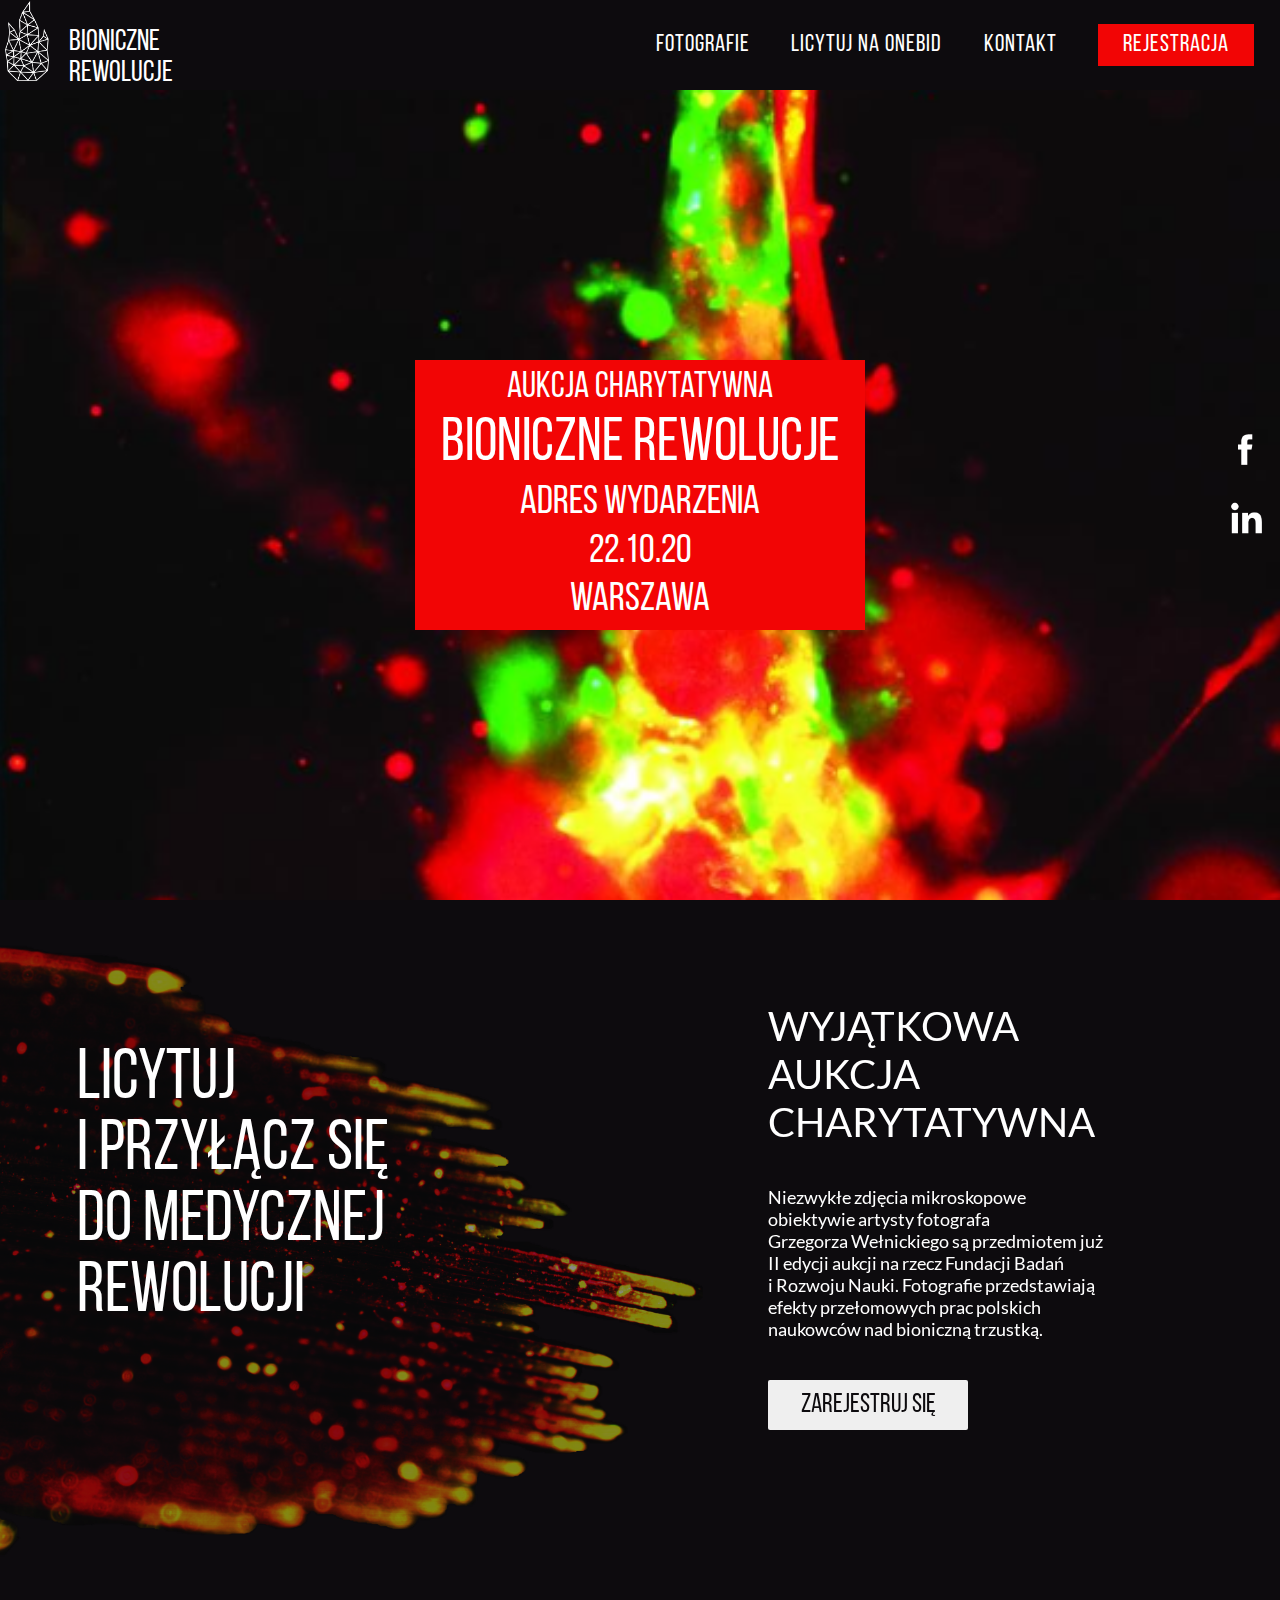
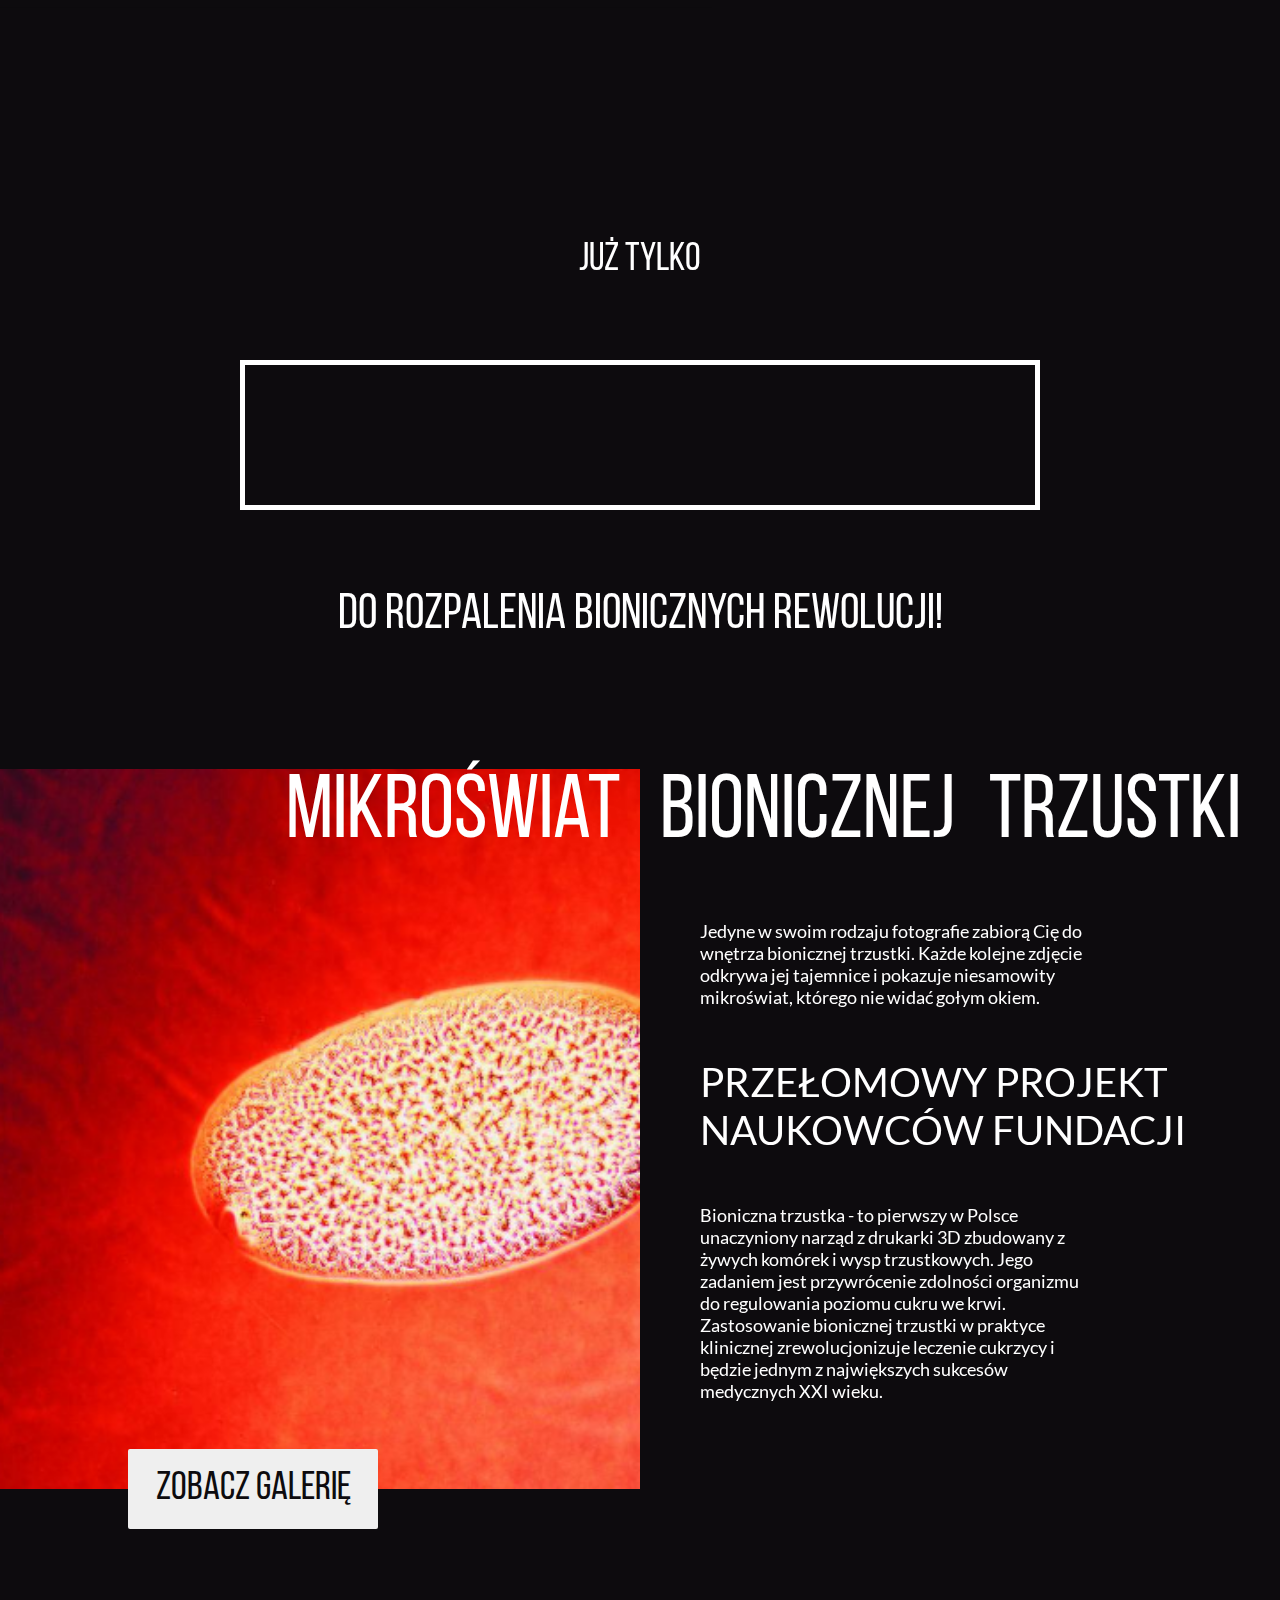
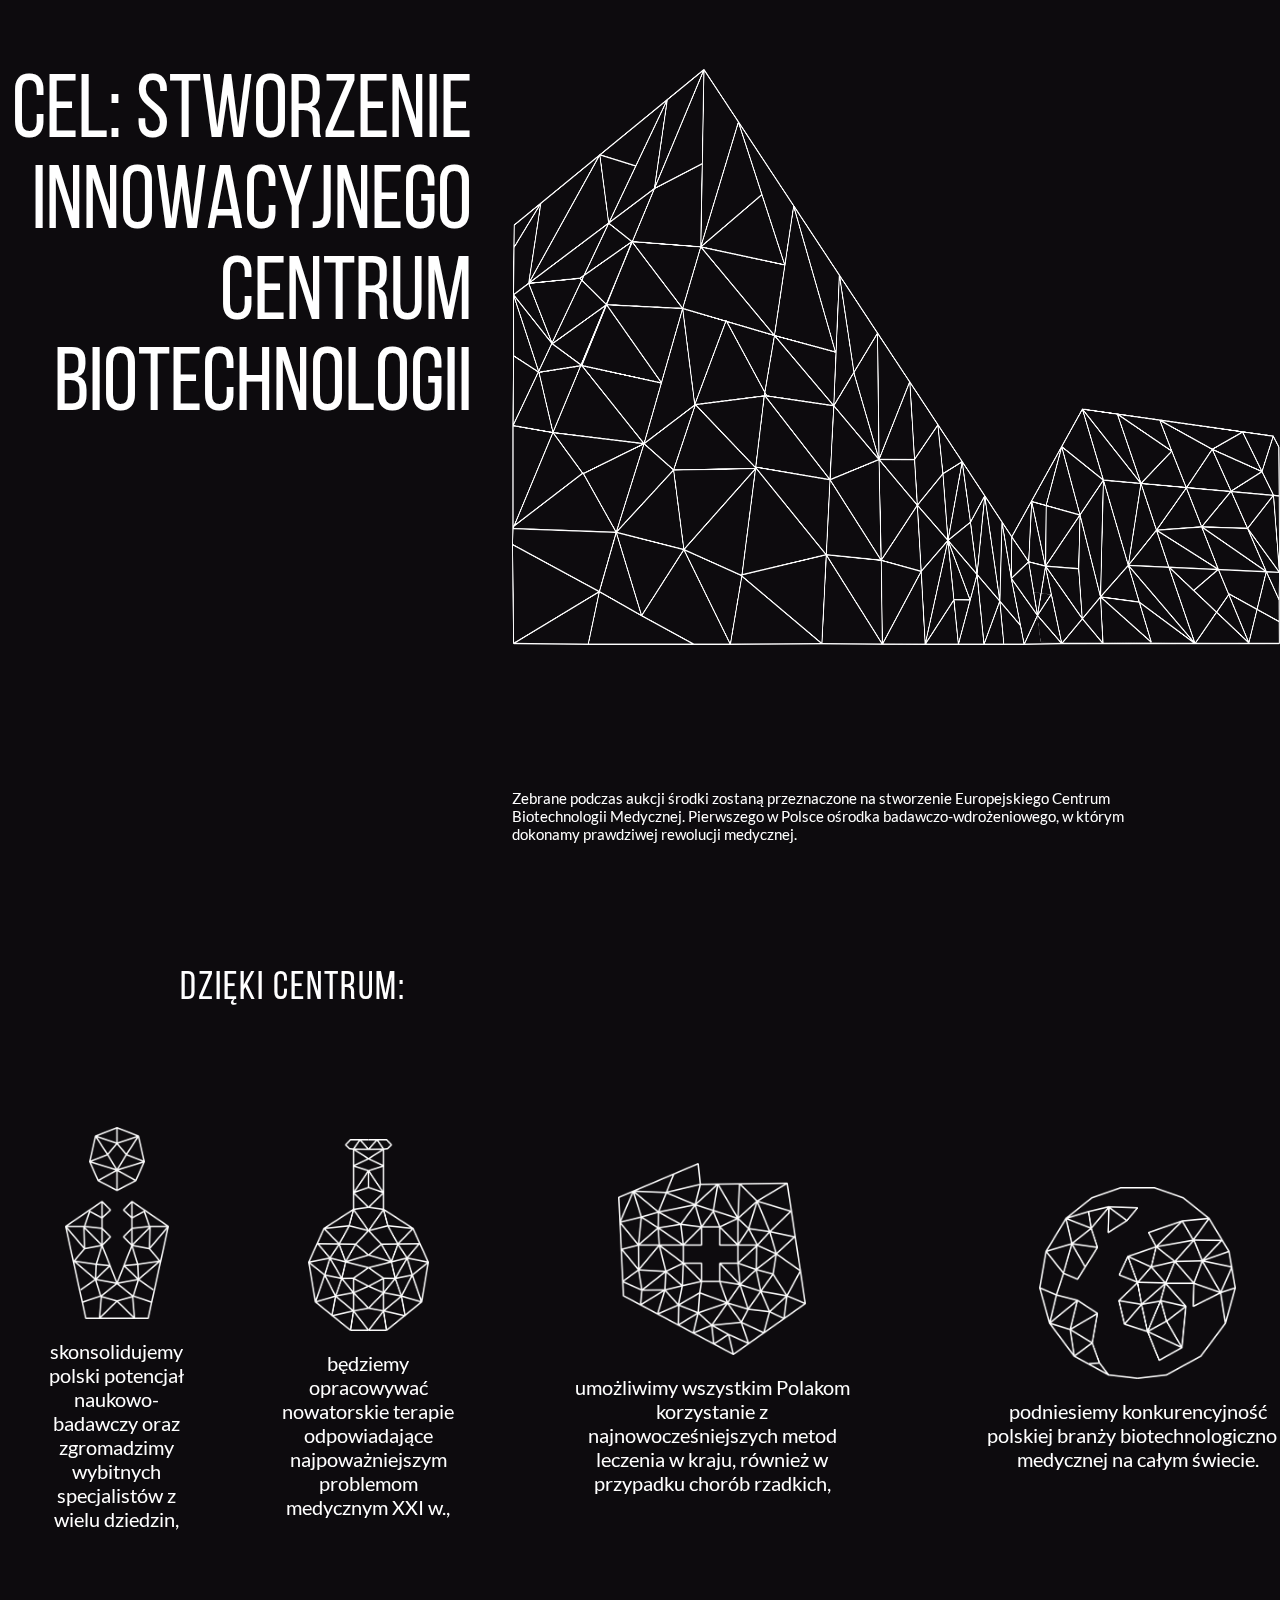
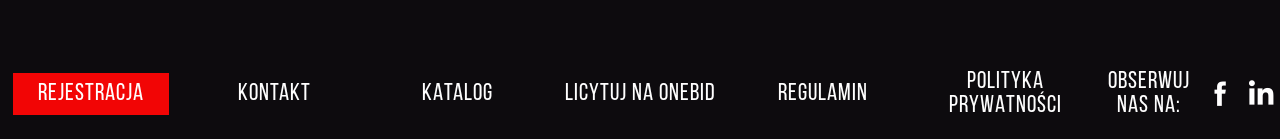
==== index.html @ 0a0b8e75 "Version 1.0 (with no RWD)" ====
<!DOCTYPE html>
<html lang="en">
<head>
    <meta charset="UTF-8">
    <meta name="viewport" content="width=device-width, initial-scale=1.0">
    <title>Bioniczne rewolucje</title>
    <script src="js/jquery-3.3.1.min.js"></script>
    <link rel="stylesheet" href="style.css">
</head>
<body>
    <nav>
        <div class="logo">
            <img src="/img/logo.png" alt="logo">
                    <h4>Bioniczne Rewolucje</h4>
        </div>
        <ul class="nav-links">
            <li>
                <a href="#">FOTOGRAFIE</a>
            </li>
            <li>
                <a href="#">LICYTUJ NA ONEBID</a>
            </li>
            <li>
                <a href="#">KONTAKT</a>
            </li>
            <li>
                <button><a href="#">REJESTRACJA</a></button>
            </li>
        </ul>
        <div class="burger">
            <div class="line1"></div>
            <div class="line2"></div>
            <div class="line3"></div>
        </div>
    </nav>
<!-- Document with smooth scrolling -->
    <div class="smooth-scroll-wrapper">
<!-- Section 1 -->
    <header>
        <div class="header-btn">
            <h2>Aukcja Charytatywna</h2>
            <h1>Bioniczne Rewolucje</h1>
            <span>Adres wydarzenia</span>
            <span>22.10.20</span>
            <h3>Warszawa</h3>
        </div>
            <div class="social">
                <a href="#"><img src="/img/Ikony komunikacji/facebook.png" alt="facebook"></a>
                <a href="#"><img src="/img/Ikony komunikacji/linkedin.png" alt="linkedin"></a>
            </div>
    </header>
<!-- Section 2 -->
    <section class="section-2">
        <main> 
            <h3>Licytuj</h3>
            <h3>i przyłącz się</h3>
            <h3>do medycznej</h3>
            <h3>rewolucji</h3>
        </main>

        <aside>
            <div class="h4">
                <h4>Wyjątkowa</h4>
                <h4>Aukcja</h4>
                <h4>Charytatywna</h4>
            </div>
            <div class="p">
                <p>Niezwykłe zdjęcia mikroskopowe</p>
                <p>obiektywie artysty fotografa</p>
                <p>Grzegorza Wełnickiego są przedmiotem już</p>
                <p>II edycji aukcji na rzecz Fundacji Badań</p>
                <p>i Rozwoju Nauki. Fotografie przedstawiają</p>
                <p>efekty przełomowych prac polskich</p>
                <p>naukowców nad bioniczną trzustką.</p>
            </div>
            <div class="btn">
                <button><a href="#">Zarejestruj się</a></button>
            </div>
        </aside>
    </section>

<!-- Section 3 -->
    <section class="section-3">
        <h5>JUŻ TYLKO</h5>
        <div class="counter" id="counter">
            <span class="days"></span>
            <span class="hours"></span>
            <span class="minutes"></span>
            <span class="seconds"></span>
        </div>
        <h5>DO ROZPALENIA BIONICZNYCH REWOLUCJI!</h5>
    </section>

<!-- Section 4 -->
    <section class="section-4">
        <!-- <h2>Mikroświat bionicznej trzustki</h2> -->
        <main>
            <div class="box">
                <h2>Mikroświat</h2>
                <button class="btn"><a href="#">ZOBACZ GALERIĘ</a></button>
            </div>
        </main>
        <aside>
            <h2>Bionicznej Trzustki</h2>
            <div class="box-2">
                <span>Jedyne w swoim rodzaju fotografie zabiorą Cię do wnętrza bionicznej trzustki. Każde kolejne zdjęcie odkrywa jej tajemnice i pokazuje niesamowity mikroświat, którego nie widać gołym okiem.</span>
                <h3>Przełomowy projekt</h3>
                <h3> naukowców Fundacji</h3>
                <span>Bioniczna trzustka - to pierwszy w Polsce unaczyniony narząd z drukarki 3D zbudowany z żywych komórek i wysp trzustkowych. Jego zadaniem jest przywrócenie zdolności organizmu do regulowania poziomu cukru we krwi. Zastosowanie bionicznej trzustki w praktyce klinicznej zrewolucjonizuje leczenie cukrzycy i będzie jednym z największych sukcesów medycznych XXI wieku.</span>
            </div>
        </aside>
    </section>
<!-- Section 5 -->
    <section class="section-5">
        <main>
            <h2>Cel: Stworzenie</h2>
            <h2>Innowacyjnego</h2>
            <h2>Centrum</h2>
            <h2>Biotechnologii</h2>
        </main>
        <aside>
        <div class="box-3">
            <img src="/img/Siatka na budynku.png" alt="" class="">
            <img src="/img/zdj_budynku.png" alt="" class="img">
        </div>
        <span>Zebrane podczas aukcji środki zostaną przeznaczone na stworzenie Europejskiego Centrum<br>
            Biotechnologii Medycznej. Pierwszego w Polsce ośrodka badawczo-wdrożeniowego, w którym<br>
            dokonamy prawdziwej rewolucji medycznej.</span>
        </aside>
    </section>
<!-- Section 6 -->
<section class="section-6">
    <h4>Dzięki centrum:</h4>
    <div class="box-4">
        <div class="inside-box-1">
            <img src="/img/Ikony z siatki/specjalista.png" alt="">
            <span>skonsolidujemy polski potencjał naukowo-badawczy oraz zgromadzimy wybitnych specjalistów z wielu dziedzin,</span>
        </div>
        <div class="inside-box-1">
            <img src="/img/Ikony z siatki/kolba.png" alt="">
            <span>będziemy opracowywać nowatorskie terapie odpowiadające najpoważniejszym problemom medycznym XXI w.,</span>
        </div>
        <div class="inside-box-1">
            <img src="/img/Ikony z siatki/polska.png" alt="">
            <span>umożliwimy wszystkim Polakom korzystanie z najnowocześniejszych metod leczenia w kraju, również w przypadku chorób rzadkich,</span>
        </div>
        <div class="inside-box-1">
            <img src="/img/Ikony z siatki/swiat.png" alt="">
            <span>podniesiemy konkurencyjność polskiej branży biotechnologiczno - medycznej na całym świecie.</span>
        </div>
    </div>
</section>
<footer>
    <ul class="nav-links">
        <li>
            <button><a href="#">REJESTRACJA</a></button>
        </li>
        <li>
            <a href="#">KONTAKT</a>
        </li>
        <li>
            <a href="#">KATALOG</a>
        </li>
        <li>
            <a href="#">LICYTUJ NA ONEBID</a>
        </li>
        <li>
            <a href="#">REGULAMIN</a>
        </li>
        <li>
            <a href="#">POLITYKA PRYWATNOŚCI</a>
        </li>
        <li>
            <a href="#">OBSERWUJ NAS NA:</a> <img src="/img/Ikony komunikacji/facebook.png" width="40px" alt=""> <img src="/img/Ikony komunikacji/linkedin.png" width="40px" alt="">
        </li>
    </ul>
</footer>
</div>
    
    <!-- Smooth scrolling JS effect -->
    <script src="/js/scroll_smooth.js"></script>

    <!-- Counter script -->
    <script src="/js/counter.js"></script>

    <!-- CountUp.js -->
    <script src="/js/countUp.min.js"></script>

    <!-- Grid image script -->
    <script src="/js/grid.js"></script>
</body>
</html>
---- style.css ----
:root{
    --primary: #0d0b0e;
    --seconadry: #f20505;
    --text: #ffffff;
}

*{
    margin: 0;
    padding: 0;
    box-sizing: border-box;
    font-family: 'Bebas-Neue';
    font-weight: normal;
    /* overflow-x: hidden; */
}
/* Font Lato */
@font-face{
    font-family: 'Lato';
    src: url(/fonts/Lato/Lato-Light.ttf);
    font-weight: lighter;
}
@font-face{
    font-family: 'Lato';
    src: url(/fonts/Lato/Lato-Regular.ttf);
    font-weight: normal;
}
@font-face{
    font-family: 'Lato';
    src: url(/fonts/Lato/Lato-Bold.ttf);

    font-weight: bold;
}
/* Font Bebas-Neue */
@font-face{
    font-family: 'Bebas-Neue';
    src: url(/fonts/Bebas_Neue/BebasNeue-Light.ttf);
    font-weight: lighter;
}
@font-face{
    font-family: 'Bebas-Neue';
    src: url(/fonts/Bebas_Neue/BebasNeue-Regular.ttf);
    font-weight: normal;
}
@font-face{
    font-family: 'Bebas-Neue';
    src: url(/fonts/Bebas_Neue/BebasNeue-Bold.ttf);
    font-weight: bold;
}
/* Homepage */
/* Nav */
nav{
    display: flex;
    position: fixed;
    top: 0;
    width: 100vw;
    z-index: 99;
    justify-content: space-around;
    align-items: center;
    height: 10vh;
    color: var(--text);
    background-color: var(--primary);
}
.nav-links{
    display: flex;
    justify-content: space-around;
    align-items: center;
    width: 50%;
}
.nav-links li{
    list-style: none;
}
.nav-links li a{
    font-family: 'Bebas-Neue';
    font-weight: normal;
    font-size: 24px;
    color: var(--text);
    text-decoration: none;
    letter-spacing: 1px;
}

nav .logo h4{
    font-family: 'Bebas-Neue';
    font-weight: normal;
    font-family: 40px;
}
.logo{
    display: flex;
    justify-content: space-evenly;
    align-items: flex-end;
    width: 200px;
    font-size: 30px;
    margin-right: 420px;

}
nav .logo img{
    display: block;
    height: 80px;
    margin-bottom: 8px;
    margin-right: 20px;
}
nav .nav-links li button{
    background-color: var(--seconadry);
    border: none;
    /* display: block; */
    padding: 9px 25px;
    cursor: pointer;
    transition: padding .1s ease ;
}
nav .nav-links li button:hover{
    background-color: #e94040;
    padding: 12px 28px;
    transition: .3s ease ;
}
/* Nav End */

/* Nav mobile */
.burger{
    display: none;
}
.burger div{
    width: 25px;
    height: 5px;
    background-color: #ffffff;
    margin: 5px;
}
@media screen and (max-width: 768px){
    body{
        display: none;
    }
}


/* Nav mobile end */

/* Header Section */
header{
    position: relative;
    min-height: 90vh;
    background-image: url(/img/Tymczasowe_zdjecia/glowne.png);
    background-repeat: no-repeat;
    background-size: cover;
    margin-top: 10vh;
}
.header-btn{
    display: flex;
    flex-direction: column;
    justify-content: space-between;
    position: absolute;
    height: 270px;
    width: 450px;
    background-color: var(--seconadry);
    top: 50%;
    left: 50%;
    margin-right: -50%;
    transform: translate(-50%, -50%);
    text-transform: capitalize;
    color: var(--text);
    text-align: center;
    font-weight: normal;
}
.header-btn h2{
    margin-top: 10px;
    font-size: 36px;
}
.header-btn h1{
    margin-top: -10px;
    font-size: 60px;
}
.header-btn span:first-of-type{
    margin-top: -10px;
    font-size: 40px;
}
.header-btn span:nth-of-type(2){
    font-size: 40px;
    margin-top: -10px;
}
.header-btn h3{
    font-size: 40px;
    margin-bottom: 10px;
    margin-top: -10px;
}
header .social{
    position: absolute;
    top: 50%;
    right: 0%;
    z-index: 2;
    transform: translate(0, -50%);
}
header .social img{
    display: block;
    height: 50px;
    width: 50px;
    margin-right: 10px;
}

header .social img:first-of-type{
    margin-bottom: 20px;
}

/* Section 2*/
.section-2{
    min-height: 100vh;
    background-color: var(--primary);
    display: flex;
}
.section-2 main{
    width: 60%;
    background-image: url(/img/Zdjecie_tunele_tlo.png);
    background-size: cover;

}
.section-2 main h3{
    position: relative;
    color: white;
    top: 20%;
    left: 60%;
    font-size: 100px;
    transform: translate(-50%, -50%);
}

/* Mobile for .section-2 main */
@media (max-width: 1440px){
    .section-2 main{
        background-position: right;
        background-size: cover;

    }
    .section-2 main h3{
        font-size: 70px;
        top: 20%;
    }
}

/* Section-2 aside */
.section-2 aside{
    width: 40%;

}
.section-2 aside .h4 h4{
    font-family: 'Lato';
    text-transform: uppercase;
    color: var(--text);
    font-size: 40px;
}
.section-2 aside .h4{
    margin-top: 20%;
    margin-bottom: 40px;
}
.section-2 aside .p p{
    font-family: 'Lato';
    color: white;
    font-size: 18px;
}
.section-2 aside .btn{
    margin-top: 40px;
}
.section-2 aside .btn button{
    width: 200px;
    height: 50px;
    border-radius: 2px;
    border: none;
}
.section-2 aside .btn button a{
    font-family: 'Bebas-Neue';
    text-decoration: none;
    color: var(--primary);
    font-size: 27px;
}
/* Section 3 */
.section-3{
    min-height: 60vh;
    background-color: var(--primary);
    display: flex;
    justify-content: flex-start;
    align-items: center;
    flex-direction: column;
}
.section-3 h5{
    color: white;
    text-align: center;
    font-size: 40px;
    margin-top: 40px;
    margin-bottom: 80px;
}
.section-3 h5:last-child{
    color: white;
    text-align: center;
    font-size: 50px;
    margin-top: 80px;
    margin-bottom: 0px;
    padding-bottom: 10%;
}
.section-3 .counter{
    width: 800px;
    height: 150px;
    border: 5px white solid;
}
#counter{
    display: flex;
    color: white;
    font-size: 50px;
    justify-content: center;
    align-items: center;
}

/* Section 4 */

.section-4{
    min-height: 100vh;
    display: flex;
    background-color: var(--primary);
    color: white;
}
/* .section-4 h2{
    position: absolute;
    display: block;
    color: white;
    left: 40%;
    margin-top: 40px;
    font-size: 70px;
    word-spacing: 10px;
} */
.section-4 main{
    width: 50%;
    height: 100vh;
}
.section-4 main .box{
    background-image: url(/img/Tymczasowe_zdjecia/mikroswiat.png);
    background-size: cover;
    height: 80vh;
    position: absolute;
    width: 50%;
}
.section-4 main h2{
    display: flex;
    position: relative;
    font-size: 90px;
    justify-content: right;
    align-items: flex-end;
    flex-flow: column;
    margin-right: 20px;
    text-transform: lowercase;
}
.section-4 main .btn {
    position: absolute;
    width: 250px;
    height: 80px;
    border-radius: 2px;
    border: none;
    bottom: 0%;
    left: 20%;
    margin-bottom: -40px;
}
.section-4 main .btn a{
    font-family: 'Bebas-Neue';
    text-decoration: none;
    color: var(--primary);
    font-size: 40px;
}

.section-4 aside h2{
    font-size: 90px;
    flex-wrap: wrap-reverse;
    justify-content: left;
    align-items: flex-start;
    flex-flow: column;
    margin-left: 20px;
    width: 100%;
    word-spacing: 20px;
    text-transform: lowercase;
}
.section-4 aside span {
    /* position: absolute; */
    top: 40%;
    left: 20%;
    width: 30vw;
    font-size: 18px;
    font-family: 'Lato';
    font-weight: normal;
    text-transform: none;
    margin-bottom: 10%;
}
.section-4 aside span:last-child{
    margin-top: 10%;
}
.section-4 aside h3{
    /* position: relative; */
    top: 40%;
    left: 20%;
    width: 500px;
    font-family: 'Lato';
    text-transform: uppercase;
    font-size: 40px;
}
.section-4 aside .box-2{
    display: flex;
    width: 500px;
    flex-direction: column;
    justify-content: flex-start;
    align-items: flex-start;
    margin-left: 10%;
    margin-top: 10%;
}
.section-5{
    min-height: 100vh;
    background-color: var(--primary);
    display: flex;
}
.section-5 main{
    width: 40%;
}
.section-5 main h2{
    color: white;
    font-size: 90px;
    text-align: right;
    margin-right: 40px;
}
.section-5 aside{
    width: 60%;
}
.section-5 aside .box-3{
    position: relative;
    height: 80%;
}
.section-5 aside .box-3 img{
    position: absolute;
    width: 100%;
    height: 80%;
}
.section-5 aside .box-3 img:first-of-type{
    z-index: 2;
}
.section-5 aside .box-3 .img{
    /* height: 100%; */
    opacity: 0;
    height: 80%;
}

.fade-in{
    /* animation: fadeIn 4s; */
    transition: opacity 3s ease;
    transition-delay: .5s;
    opacity: 1 !important;
}
.fade-out{
    transition: opacity 1s ease;
    /* transition-delay: .5s; */
    opacity: 0 !important;
}
@keyframes fadeIn{
    from{
        opacity: 0;
    }
    top{
        opacity: 1;
    }
}

/* @keyframes fadeOut{
    from{
        opacity: 1;
    }
    to{
        opacity: 0;
    } */


.section-5 aside span{
    position: relative;
    display: block;
    color: white;
    font-family: 'Lato';
    font-size: 15px;
    /* margin-top: 40px; */
}

/* Section 6 */
.section-6{
    min-height: 20vh;
    background-color: var(--primary);
    color: white;
}
.section-6 h4{
    font-size: 40px;
    margin-left: 20vh;
    letter-spacing: 2px;
}
.section-6 .box-4{
    display: flex;
    flex-direction: row;
    flex-basis: 100%;
    margin-top: 0px;
    flex-wrap: nowrap;
}
.section-6 .box-4 .inside-box-1{
    display: flex;
    flex-direction: column;
    justify-content: center;
    align-items: center;
    text-align: center;
    /* flex-shrink: 1; */
}
.section-6 .box-4 .inside-box-1 span{
    font-family: 'Lato';
    font-size: 20px;
    width: 70%;
}
.section-6 .box-4 img{
    height: 30%;
    margin-bottom: 20px;
}
/* Footer */
footer{
    min-height: 10vh;
    background: var(--primary);
    display: flex;
    justify-content: space-around;
    align-items: space-evenly;
}
footer .nav-links{
    display: flex;
    justify-content: flex-start;
    align-items: center;
    width: 100vw;
}
footer .nav-links li{
    width: 100%;
    text-align: center;
    flex-grow: 1;
}
footer .nav-links li:last-of-type{
    display: flex;
    flex-basis: 1;
    text-align: center;
    justify-content: center;
    align-items: center;
}
footer .nav-links li button{
    background-color: var(--seconadry);
    border: none;
    /* display: block; */
    padding: 9px 25px;
    cursor: pointer;
    transition: padding .1s ease ;
}
nav .nav-links li button:hover{
    background-color: #e94040;
    padding: 12px 28px;
    transition: .3s ease ;
}
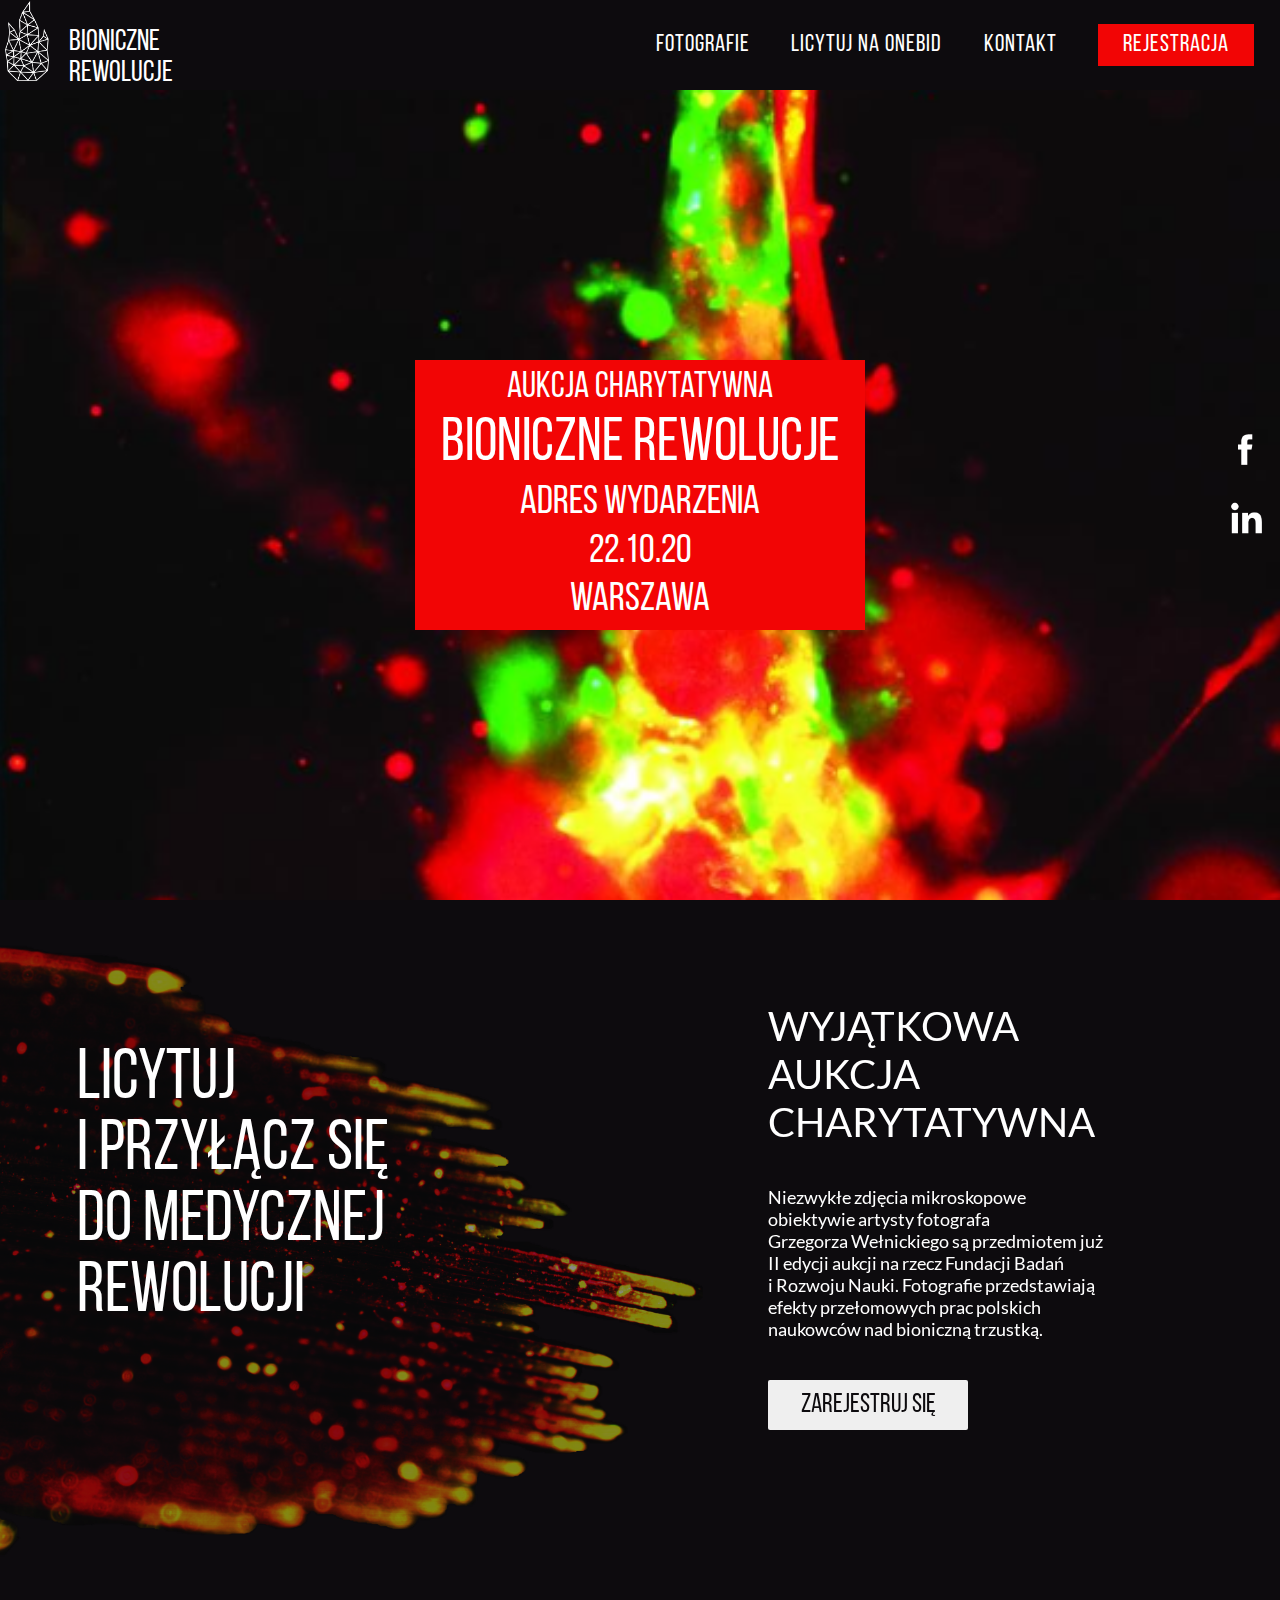
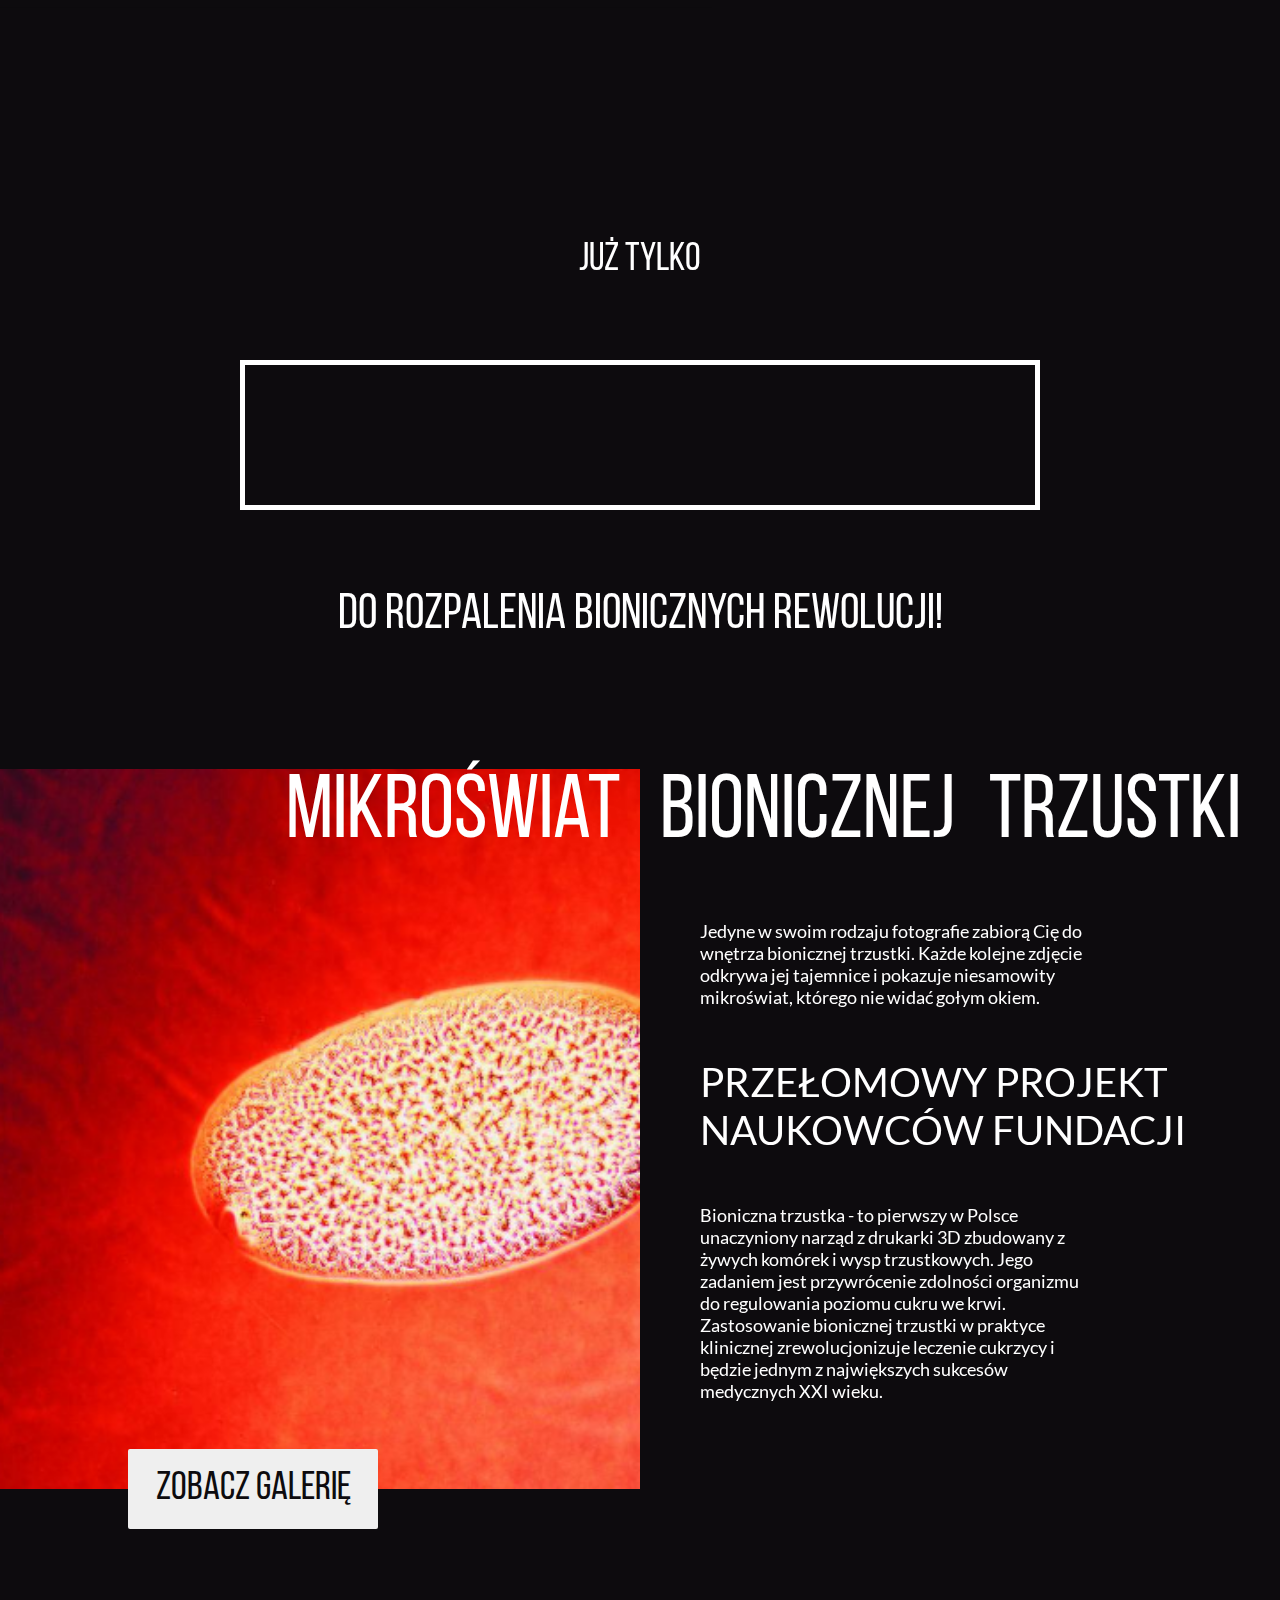
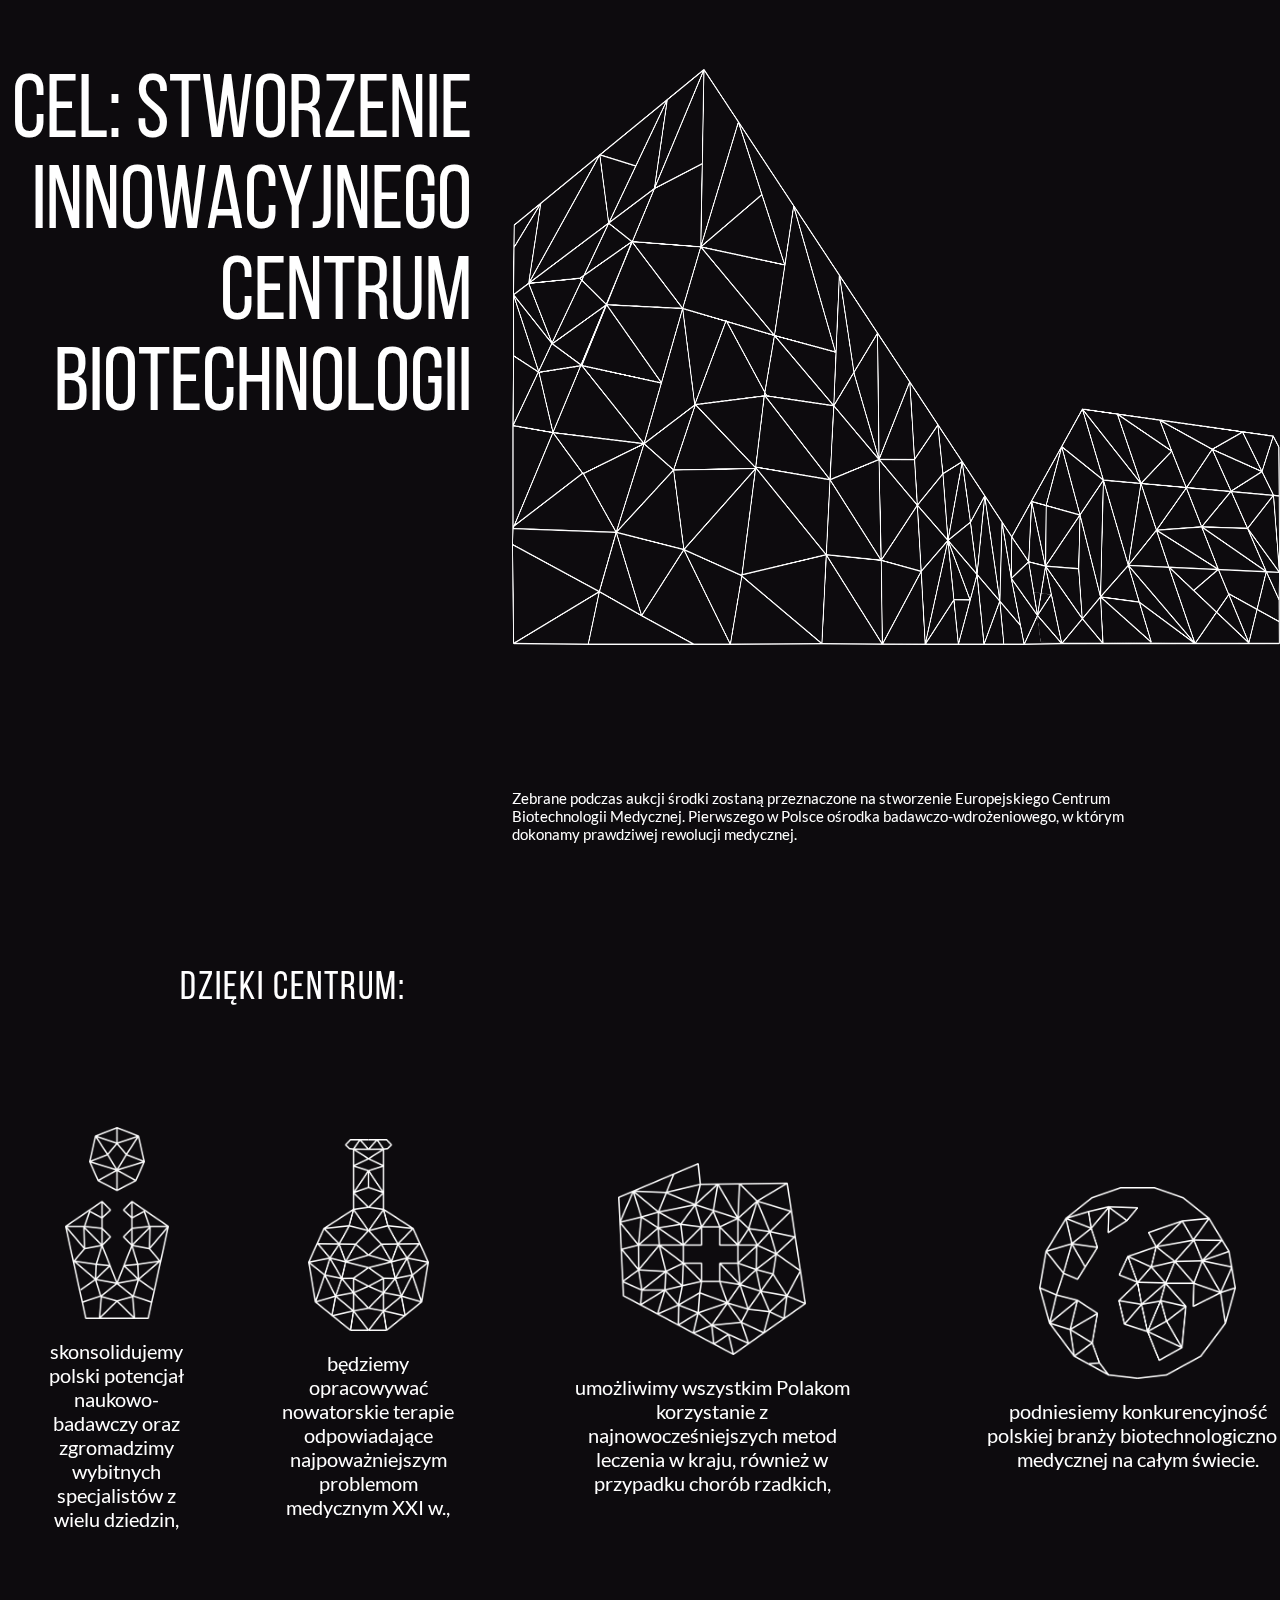
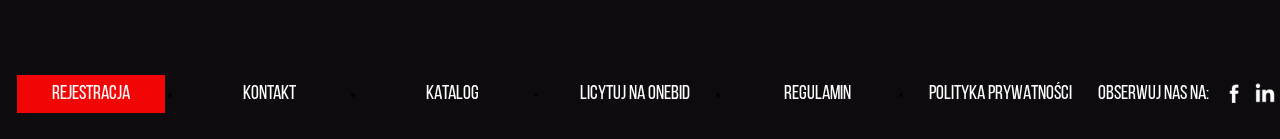
==== commit a8af0871: "home page ready" ====
--- a/index.html
+++ b/index.html
@@ -10,7 +10,7 @@
 <body>
     <nav>
         <div class="logo">
-            <img src="/img/logo.png" alt="logo">
+            <img src="img/logo.png" alt="logo">
                     <h4>Bioniczne Rewolucje</h4>
         </div>
         <ul class="nav-links">
@@ -21,7 +21,7 @@
                 <a href="#">LICYTUJ NA ONEBID</a>
             </li>
             <li>
-                <a href="#">KONTAKT</a>
+                <a href="pages/kontakt.html">KONTAKT</a>
             </li>
             <li>
                 <button><a href="#">REJESTRACJA</a></button>
@@ -45,8 +45,8 @@
             <h3>Warszawa</h3>
         </div>
             <div class="social">
-                <a href="#"><img src="/img/Ikony komunikacji/facebook.png" alt="facebook"></a>
-                <a href="#"><img src="/img/Ikony komunikacji/linkedin.png" alt="linkedin"></a>
+                <a href="#"><img src="img/Ikony komunikacji/facebook.png" alt="facebook"></a>
+                <a href="#"><img src="img/Ikony komunikacji/linkedin.png" alt="linkedin"></a>
             </div>
     </header>
 <!-- Section 2 -->
@@ -120,8 +120,8 @@
         </main>
         <aside>
         <div class="box-3">
-            <img src="/img/Siatka na budynku.png" alt="" class="">
-            <img src="/img/zdj_budynku.png" alt="" class="img">
+            <img src="img/Siatka na budynku.png" alt="" class="">
+            <img src="img/zdj_budynku.png" alt="" class="img">
         </div>
         <span>Zebrane podczas aukcji środki zostaną przeznaczone na stworzenie Europejskiego Centrum<br>
             Biotechnologii Medycznej. Pierwszego w Polsce ośrodka badawczo-wdrożeniowego, w którym<br>
@@ -133,25 +133,25 @@
     <h4>Dzięki centrum:</h4>
     <div class="box-4">
         <div class="inside-box-1">
-            <img src="/img/Ikony z siatki/specjalista.png" alt="">
+            <img src="img/Ikony z siatki/specjalista.png" alt="">
             <span>skonsolidujemy polski potencjał naukowo-badawczy oraz zgromadzimy wybitnych specjalistów z wielu dziedzin,</span>
         </div>
         <div class="inside-box-1">
-            <img src="/img/Ikony z siatki/kolba.png" alt="">
+            <img src="img/Ikony z siatki/kolba.png" alt="">
             <span>będziemy opracowywać nowatorskie terapie odpowiadające najpoważniejszym problemom medycznym XXI w.,</span>
         </div>
         <div class="inside-box-1">
-            <img src="/img/Ikony z siatki/polska.png" alt="">
+            <img src="img/Ikony z siatki/polska.png" alt="">
             <span>umożliwimy wszystkim Polakom korzystanie z najnowocześniejszych metod leczenia w kraju, również w przypadku chorób rzadkich,</span>
         </div>
         <div class="inside-box-1">
-            <img src="/img/Ikony z siatki/swiat.png" alt="">
+            <img src="img/Ikony z siatki/swiat.png" alt="">
             <span>podniesiemy konkurencyjność polskiej branży biotechnologiczno - medycznej na całym świecie.</span>
         </div>
     </div>
 </section>
 <footer>
-    <ul class="nav-links">
+    <ul class="footer-links">
         <li>
             <button><a href="#">REJESTRACJA</a></button>
         </li>
@@ -171,22 +171,26 @@
             <a href="#">POLITYKA PRYWATNOŚCI</a>
         </li>
         <li>
-            <a href="#">OBSERWUJ NAS NA:</a> <img src="/img/Ikony komunikacji/facebook.png" width="40px" alt=""> <img src="/img/Ikony komunikacji/linkedin.png" width="40px" alt="">
+            <a href="#">OBSERWUJ NAS NA:</a> <img src="img/Ikony komunikacji/facebook.png" width="30px" alt=""> <img src="img/Ikony komunikacji/linkedin.png" width="30px" alt="">
         </li>
     </ul>
 </footer>
 </div>
-    
+<div class="xd">
+
+</div>
     <!-- Smooth scrolling JS effect -->
-    <script src="/js/scroll_smooth.js"></script>
+    <script src="js/scroll_smooth.js"></script>
 
     <!-- Counter script -->
-    <script src="/js/counter.js"></script>
+    <script src="js/counter.js"></script>
 
     <!-- CountUp.js -->
-    <script src="/js/countUp.min.js"></script>
+    <script src="js/countUp.min.js"></script>
 
     <!-- Grid image script -->
-    <script src="/js/grid.js"></script>
+    <script src="js/grid.js"></script>
+
+
 </body>
 </html>--- a/style.css
+++ b/style.css
@@ -10,40 +10,53 @@
     box-sizing: border-box;
     font-family: 'Bebas-Neue';
     font-weight: normal;
-    /* overflow-x: hidden; */
+}
+
+::-webkit-scrollbar{
+    width: 7px;
+    background-color: var(--primary);
+}
+::-webkit-scrollbar-thumb{
+    background: linear-gradient(transparent, var(--seconadry));
+    border-radius: 6px ;
 }
 /* Font Lato */
 @font-face{
     font-family: 'Lato';
-    src: url(/fonts/Lato/Lato-Light.ttf);
+    src: url(fonts/Lato/Lato-Light.ttf);
     font-weight: lighter;
 }
 @font-face{
     font-family: 'Lato';
-    src: url(/fonts/Lato/Lato-Regular.ttf);
+    src: url(fonts/Lato/Lato-Regular.ttf);
     font-weight: normal;
 }
 @font-face{
     font-family: 'Lato';
-    src: url(/fonts/Lato/Lato-Bold.ttf);
+    src: url(fonts/Lato/Lato-Bold.ttf);
 
     font-weight: bold;
 }
 /* Font Bebas-Neue */
 @font-face{
     font-family: 'Bebas-Neue';
-    src: url(/fonts/Bebas_Neue/BebasNeue-Light.ttf);
+    src: url(fonts/Bebas_Neue/BebasNeue-Light.ttf);
     font-weight: lighter;
 }
 @font-face{
     font-family: 'Bebas-Neue';
-    src: url(/fonts/Bebas_Neue/BebasNeue-Regular.ttf);
+    src: url(fonts/Bebas_Neue/BebasNeue-Regular.ttf);
     font-weight: normal;
 }
 @font-face{
     font-family: 'Bebas-Neue';
-    src: url(/fonts/Bebas_Neue/BebasNeue-Bold.ttf);
+    src: url(fonts/Bebas_Neue/BebasNeue-Bold.ttf);
     font-weight: bold;
+}
+/* Smooth scroll */
+.smooth-scroll-wrapper{
+    background-color: var(--primary);
+    transition: 0.1s;
 }
 /* Homepage */
 /* Nav */
@@ -122,12 +135,66 @@
     background-color: #ffffff;
     margin: 5px;
 }
+@media screen and (max-width: 1024px){
+    body{
+        /* overflow-x: hidden; */
+    }
+    nav{
+        display: flex;
+        justify-content: space-around;
+        align-items: center;
+        min-height: 12vh;
+        width: 1024px;
+        padding-top: 10px;
+        padding-bottom: 10px;
+    }
+    .logo{
+        display: flex;
+        justify-content: flex-start;
+        align-items: center;
+        width: 400px;
+        margin-right: 0;
+        margin-left: 20px;
+    }
+    .nav-links{
+        display: flex;
+        justify-content: space;
+        align-items: center;
+        width: 100%;
+        margin-right: 24%;
+    }
+}
 @media screen and (max-width: 768px){
     body{
-        display: none;
-    }
-}
-
+        overflow-x: hidden;
+    }
+    nav{
+        padding-top: 40px;
+        padding-bottom: 40px;
+    }
+    .nav-links{
+        position: absolute;
+        right: 0px;
+        height: 90vh;
+        top: 10vh;
+        background-color: var(--seconadry);
+        display: flex;
+        flex-direction: column;
+        align-items: center;
+        width: 50%;
+        transform: translateX(100%);
+        transition: transform 0.5s ease-in;
+    }
+    .nav-links li{
+        opacity: 0;
+    }
+    .burger{
+        display: block;
+    }
+}
+.nav-active{
+    transform: translate(0%);
+}
 
 /* Nav mobile end */
 
@@ -135,10 +202,11 @@
 header{
     position: relative;
     min-height: 90vh;
-    background-image: url(/img/Tymczasowe_zdjecia/glowne.png);
+    background-image: url(img/Tymczasowe_zdjecia/glowne.png);
     background-repeat: no-repeat;
     background-size: cover;
     margin-top: 10vh;
+    background-color: var(--primary);
 }
 .header-btn{
     display: flex;
@@ -201,10 +269,11 @@
     min-height: 100vh;
     background-color: var(--primary);
     display: flex;
+    background-color: var(--primary);
 }
 .section-2 main{
     width: 60%;
-    background-image: url(/img/Zdjecie_tunele_tlo.png);
+    background-image: url(img/Zdjecie_tunele_tlo.png);
     background-size: cover;
 
 }
@@ -273,6 +342,7 @@
     justify-content: flex-start;
     align-items: center;
     flex-direction: column;
+
 }
 .section-3 h5{
     color: white;
@@ -324,7 +394,7 @@
     height: 100vh;
 }
 .section-4 main .box{
-    background-image: url(/img/Tymczasowe_zdjecia/mikroswiat.png);
+    background-image: url(img/Tymczasowe_zdjecia/mikroswiat.png);
     background-size: cover;
     height: 80vh;
     position: absolute;
@@ -511,30 +581,39 @@
 /* Footer */
 footer{
     min-height: 10vh;
-    background: var(--primary);
+    background-color: var(--primary);
     display: flex;
     justify-content: space-around;
     align-items: space-evenly;
 }
-footer .nav-links{
+footer .footer-links{
     display: flex;
     justify-content: flex-start;
     align-items: center;
     width: 100vw;
 }
-footer .nav-links li{
+footer .footer-links li{
     width: 100%;
     text-align: center;
     flex-grow: 1;
 }
-footer .nav-links li:last-of-type{
+footer .footer-links li a{
+    font-size: 20px;
+    color: white;
+    text-decoration: none;
+}
+footer .footer-links li a:last-of-type{
+    margin-right: 10px;
+}
+footer .footer-links li:last-of-type{
     display: flex;
     flex-basis: 1;
     text-align: center;
     justify-content: center;
     align-items: center;
-}
-footer .nav-links li button{
+    flex-wrap: nowrap;
+}
+footer .footer-links li button{
     background-color: var(--seconadry);
     border: none;
     /* display: block; */
@@ -542,8 +621,13 @@
     cursor: pointer;
     transition: padding .1s ease ;
 }
-nav .nav-links li button:hover{
+nav .footer-links li button:hover{
     background-color: #e94040;
     padding: 12px 28px;
     transition: .3s ease ;
 }
+footer .footer-links li button a{
+    margin-left: 10px;
+    text-decoration: none;
+    color: white;
+}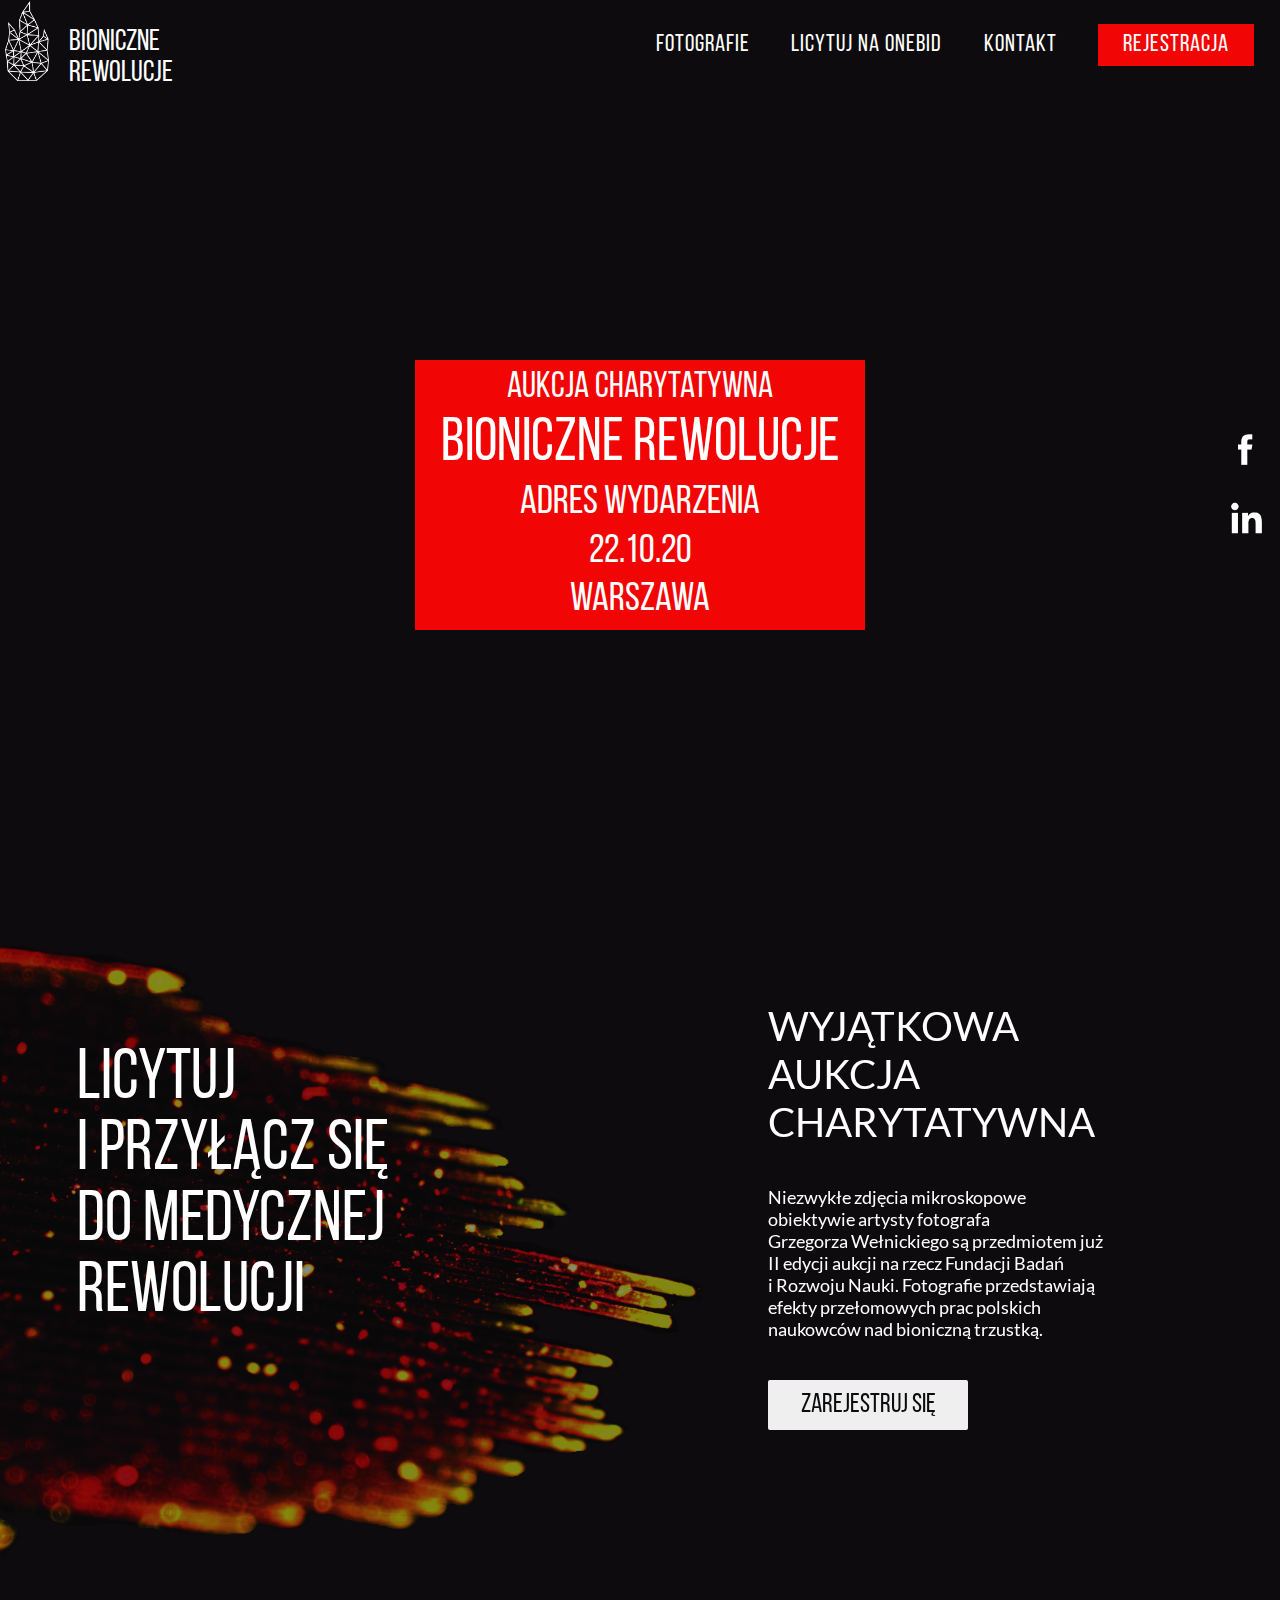
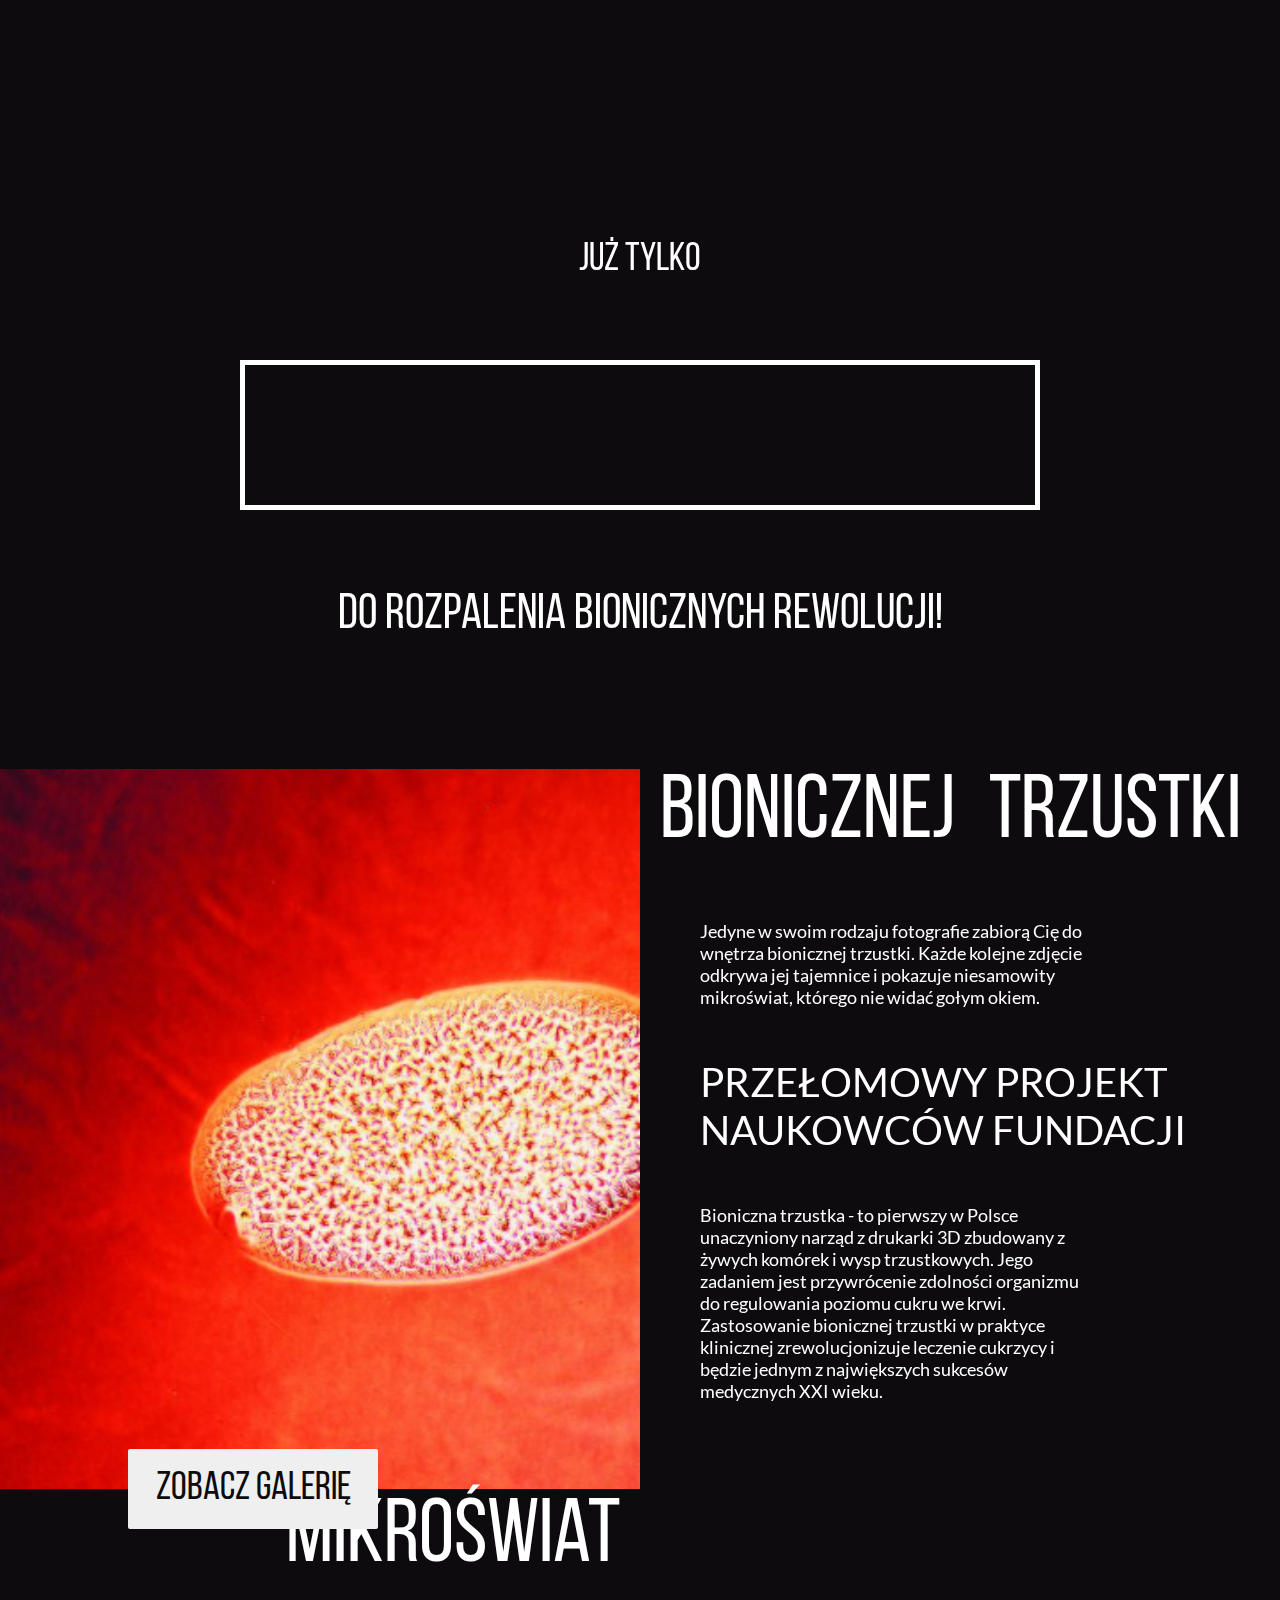
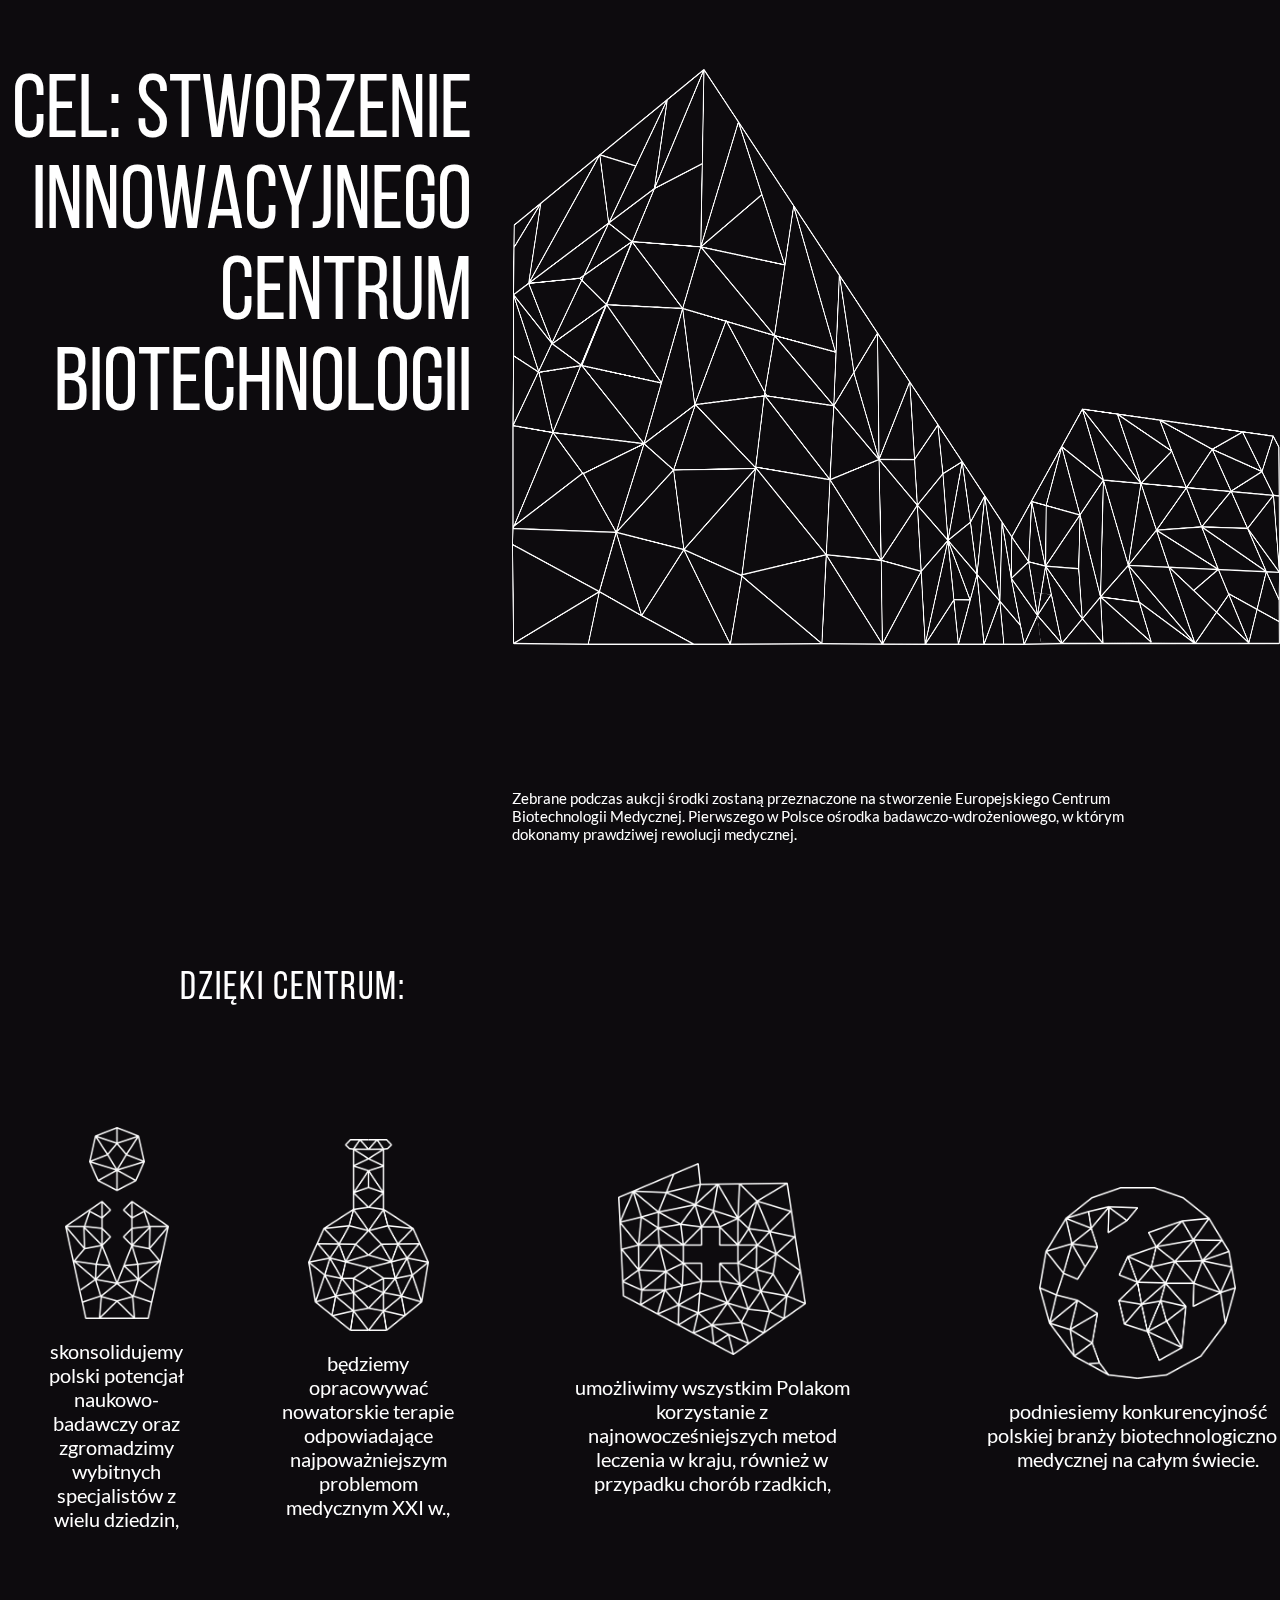
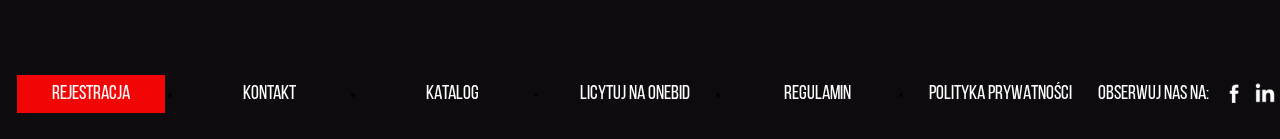
==== commit 07599036: "add video background" ====
--- a/index.html
+++ b/index.html
@@ -11,11 +11,11 @@
     <nav>
         <div class="logo">
             <img src="img/logo.png" alt="logo">
-                    <h4>Bioniczne Rewolucje</h4>
+            <h4>Bioniczne Rewolucje</h4>
         </div>
         <ul class="nav-links">
             <li>
-                <a href="#">FOTOGRAFIE</a>
+                <a href="pages/galeria.html">FOTOGRAFIE</a>
             </li>
             <li>
                 <a href="#">LICYTUJ NA ONEBID</a>
@@ -37,6 +37,9 @@
     <div class="smooth-scroll-wrapper">
 <!-- Section 1 -->
     <header>
+        <video autoplay loop class="video-background" muted plays-inline>
+        <source src="/img/Filmy/Glowne.mp4" type="video/mp4">
+        </video>
         <div class="header-btn">
             <h2>Aukcja Charytatywna</h2>
             <h1>Bioniczne Rewolucje</h1>
@@ -96,8 +99,11 @@
         <!-- <h2>Mikroświat bionicznej trzustki</h2> -->
         <main>
             <div class="box">
+                <video autoplay loop class="video-background2" muted plays-inline>
+                    <source src="/img/Filmy/Mikroswiat.mov" type="video/mp4">
+                    </video>
                 <h2>Mikroświat</h2>
-                <button class="btn"><a href="#">ZOBACZ GALERIĘ</a></button>
+                <button class="btn"><a href="pages/galeria.html">ZOBACZ GALERIĘ</a></button>
             </div>
         </main>
         <aside>
@@ -156,19 +162,19 @@
             <button><a href="#">REJESTRACJA</a></button>
         </li>
         <li>
-            <a href="#">KONTAKT</a>
-        </li>
-        <li>
-            <a href="#">KATALOG</a>
-        </li>
-        <li>
-            <a href="#">LICYTUJ NA ONEBID</a>
-        </li>
-        <li>
-            <a href="#">REGULAMIN</a>
-        </li>
-        <li>
-            <a href="#">POLITYKA PRYWATNOŚCI</a>
+            <a href="pages/kontakt/kontakt.html">KONTAKT</a>
+        </li>
+        <li>
+            <a href="https://fundacjabirn.pl/wp-content/uploads/2019/11/Katalog-Aukcja-Bioniczne-Rewolucje.pdf">KATALOG</a>
+        </li>
+        <li>
+            <a href="https://onebid.pl/pl/aukcje/-/1281?p=1">LICYTUJ NA ONEBID</a>
+        </li>
+        <li>
+            <a href="https://fundacjabirn.pl/wp-content/uploads/2019/11/Regulamin-Aukcji-Charytatywnej.pdf">REGULAMIN</a>
+        </li>
+        <li>
+            <a href="https://fundacjabirn.pl/wp-content/uploads/2020/03/Polityka-prywatno%C5%9Bci_Fundacja_27042020.pdf">POLITYKA PRYWATNOŚCI</a>
         </li>
         <li>
             <a href="#">OBSERWUJ NAS NA:</a> <img src="img/Ikony komunikacji/facebook.png" width="30px" alt=""> <img src="img/Ikony komunikacji/linkedin.png" width="30px" alt="">
--- a/style.css
+++ b/style.css
@@ -177,7 +177,7 @@
         right: 0px;
         height: 90vh;
         top: 10vh;
-        background-color: var(--seconadry);
+        background-color: var(--seconadry); 
         display: flex;
         flex-direction: column;
         align-items: center;
@@ -202,12 +202,22 @@
 header{
     position: relative;
     min-height: 90vh;
-    background-image: url(img/Tymczasowe_zdjecia/glowne.png);
-    background-repeat: no-repeat;
-    background-size: cover;
+    /* background-image: url(img/Tymczasowe_zdjecia/glowne.png); */
+    /* background-repeat: no-repeat; */
+    /* background-size: cover; */
     margin-top: 10vh;
     background-color: var(--primary);
 }
+.video-background{
+    position: absolute;
+    right: 0;
+    bottom: 0;
+    min-width: 100%;
+    min-height: 100%;
+    width: auto;
+    height: auto;
+}
+
 .header-btn{
     display: flex;
     flex-direction: column;
@@ -400,6 +410,12 @@
     position: absolute;
     width: 50%;
 }
+.video-background2{
+    /* position: absolute; */
+    height: 100%;
+    width: 100%;
+    z-index: 0;
+}
 .section-4 main h2{
     display: flex;
     position: relative;
@@ -630,4 +646,5 @@
     margin-left: 10px;
     text-decoration: none;
     color: white;
-}+}
+/* Footer END */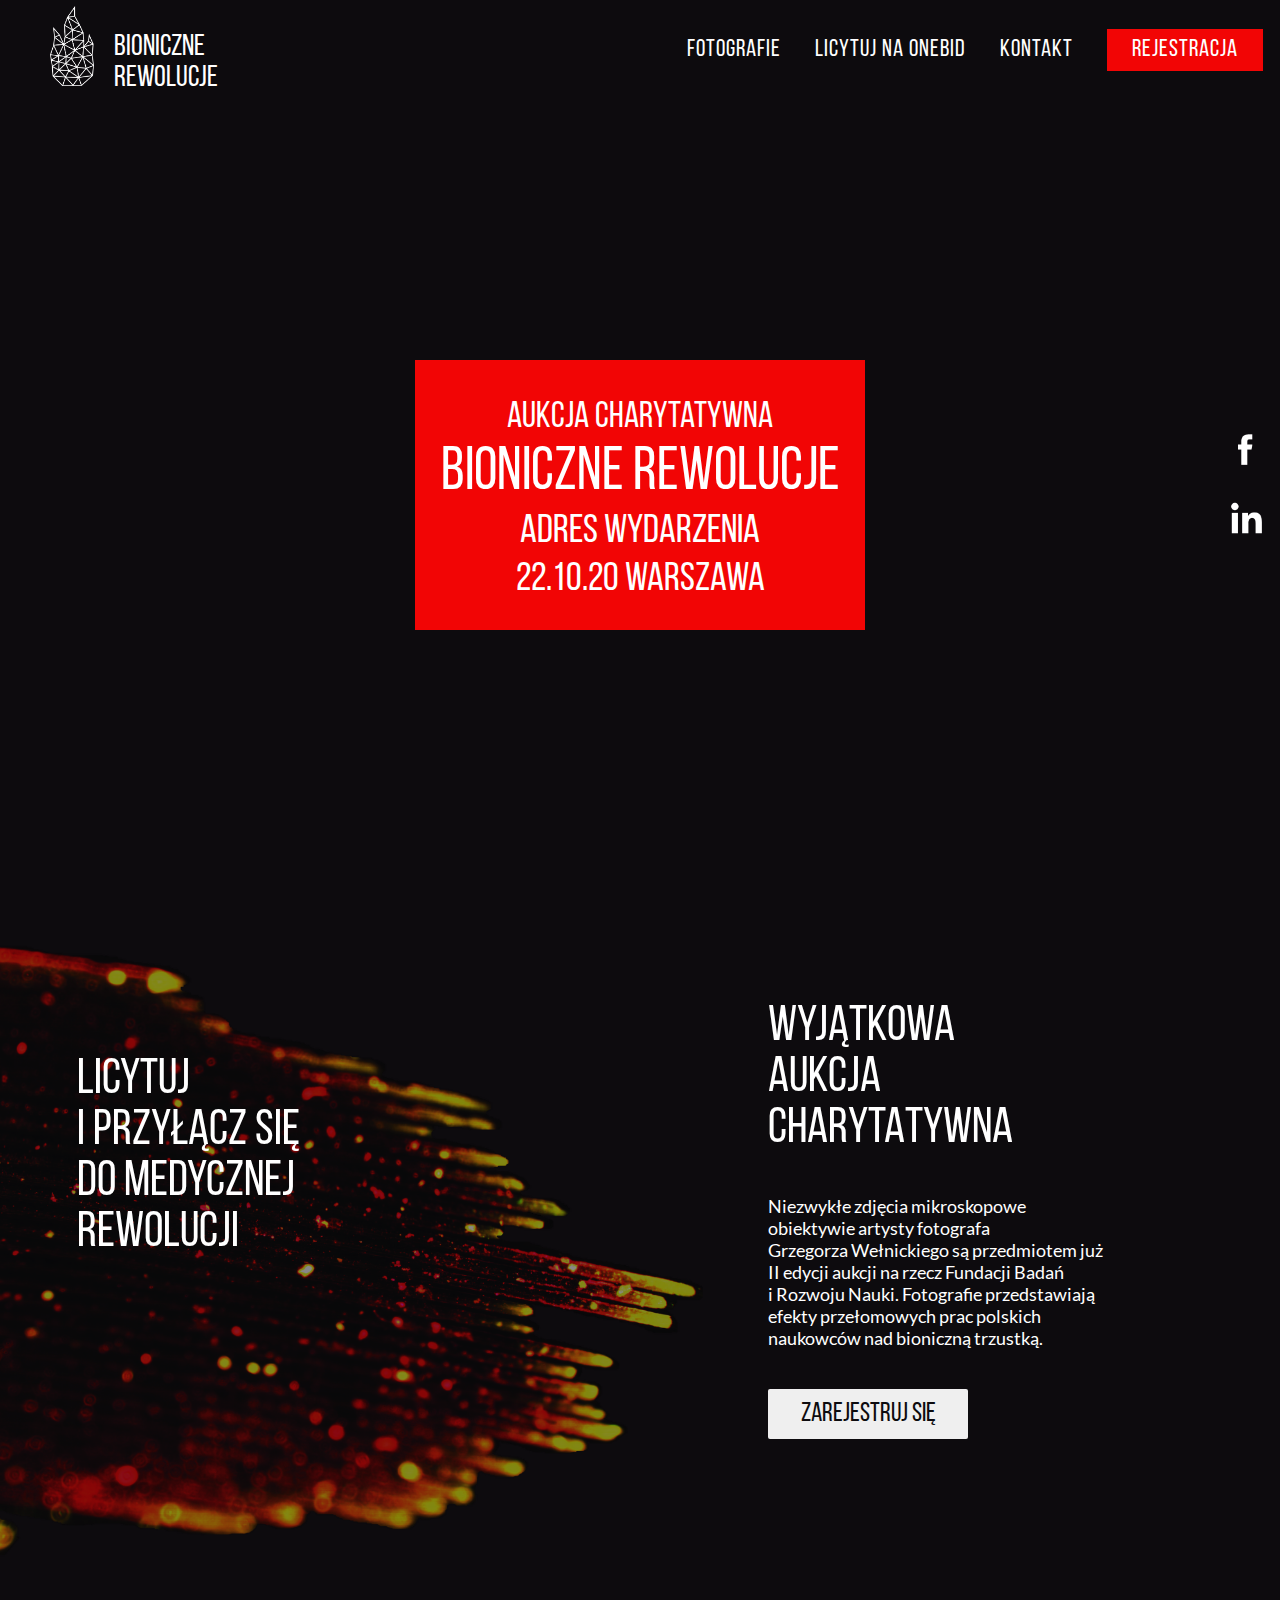
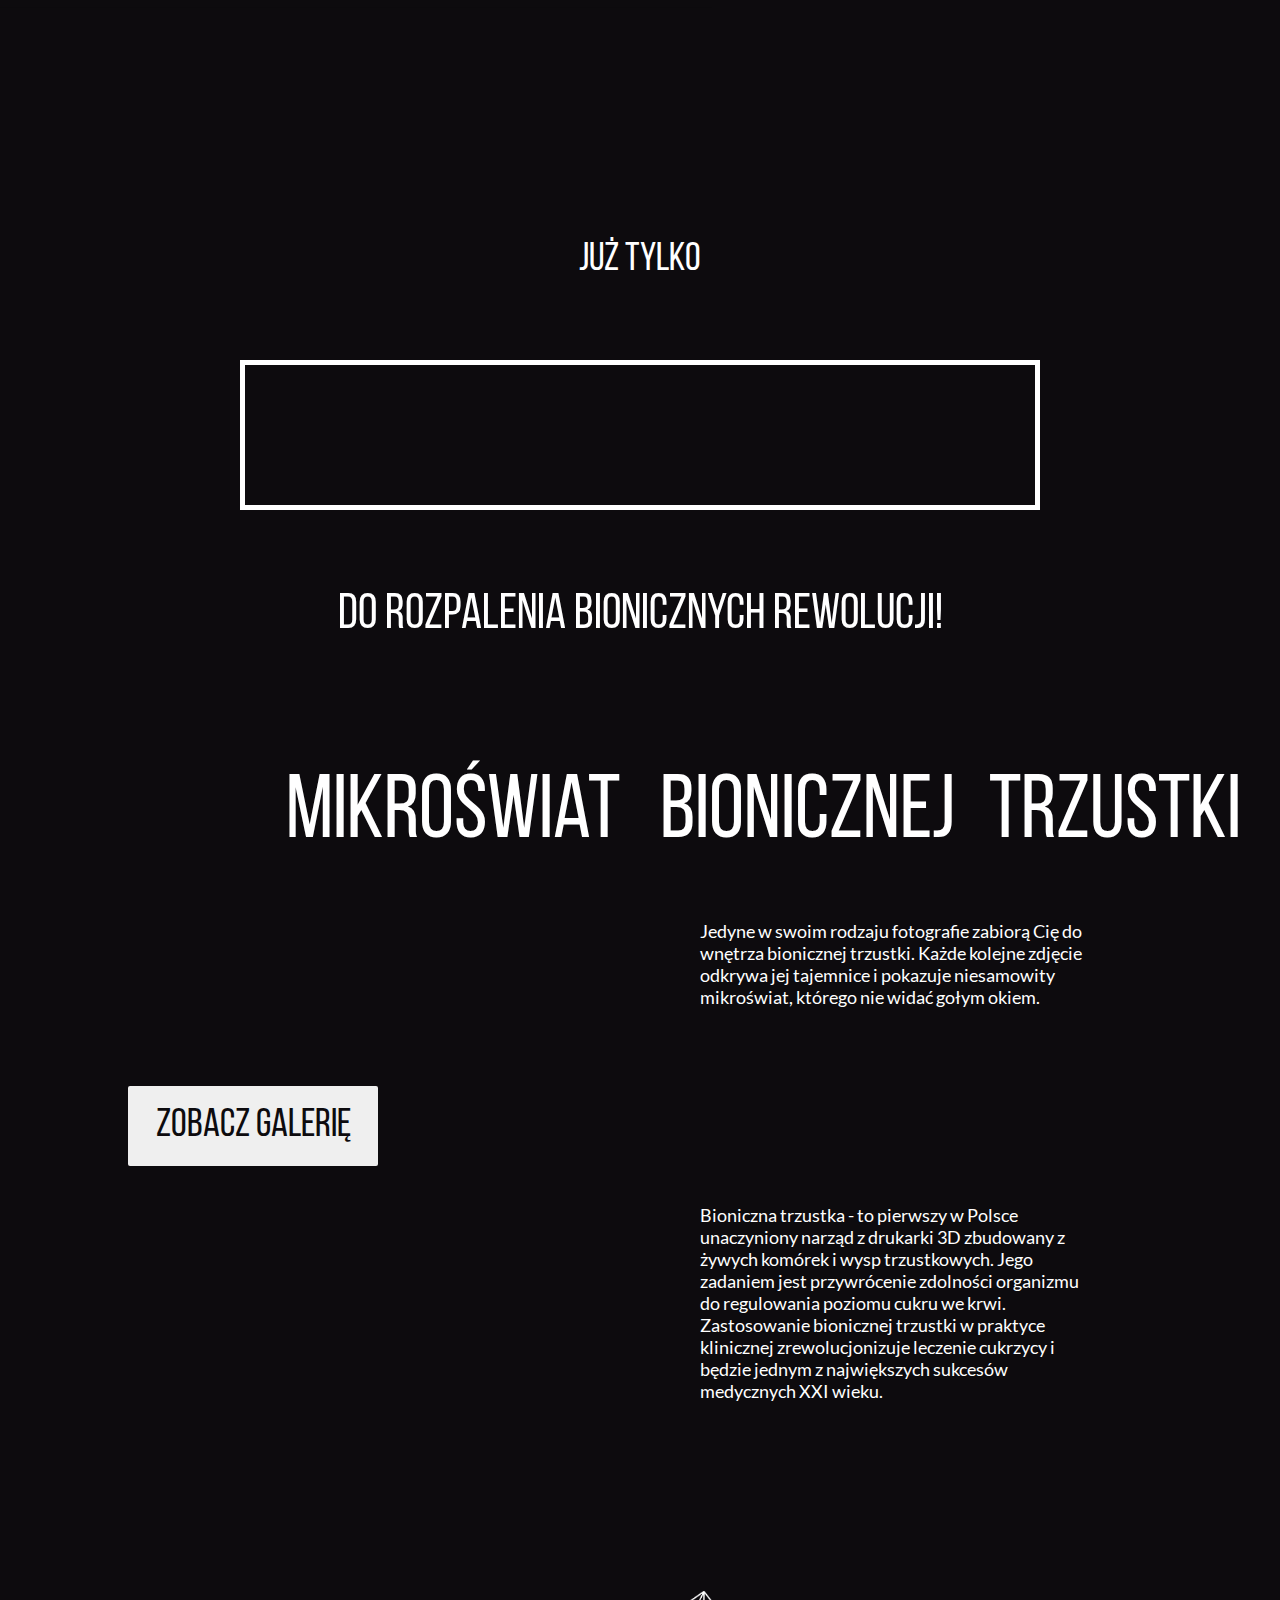
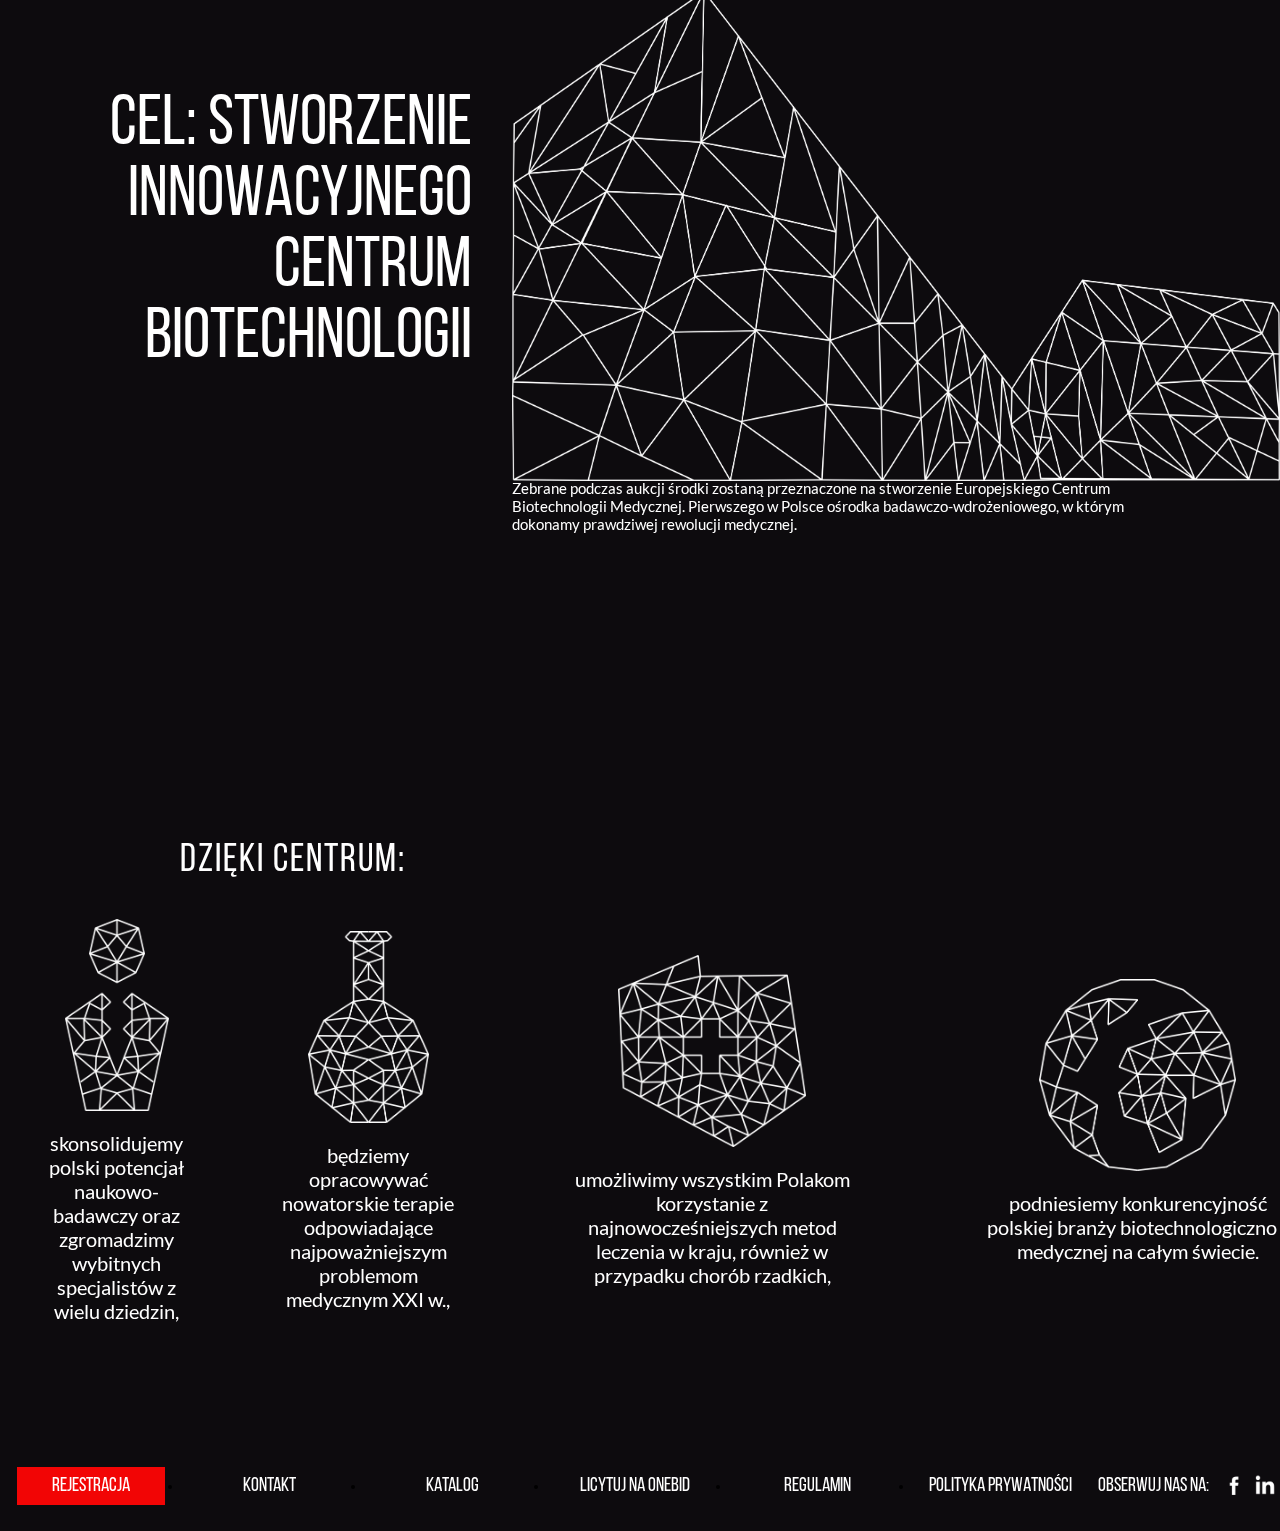
==== commit 4254e928: "Version 1.0" ====
--- a/index.html
+++ b/index.html
@@ -10,8 +10,10 @@
 <body>
     <nav>
         <div class="logo">
+            <a href="index.html">
             <img src="img/logo.png" alt="logo">
             <h4>Bioniczne Rewolucje</h4>
+        </a>
         </div>
         <ul class="nav-links">
             <li>
@@ -24,7 +26,7 @@
                 <a href="pages/kontakt.html">KONTAKT</a>
             </li>
             <li>
-                <button><a href="#">REJESTRACJA</a></button>
+                <button class="buttonik"><a href="#">REJESTRACJA</a></button>
             </li>
         </ul>
         <div class="burger">
@@ -38,14 +40,13 @@
 <!-- Section 1 -->
     <header>
         <video autoplay loop class="video-background" muted plays-inline>
-        <source src="/img/Filmy/Glowne.mp4" type="video/mp4">
+        <source src="img/Filmy/Glowne.mp4" type="video/mp4">
         </video>
         <div class="header-btn">
             <h2>Aukcja Charytatywna</h2>
             <h1>Bioniczne Rewolucje</h1>
             <span>Adres wydarzenia</span>
-            <span>22.10.20</span>
-            <h3>Warszawa</h3>
+            <span>22.10.20 Warszawa </span>
         </div>
             <div class="social">
                 <a href="#"><img src="img/Ikony komunikacji/facebook.png" alt="facebook"></a>
@@ -91,7 +92,7 @@
             <span class="minutes"></span>
             <span class="seconds"></span>
         </div>
-        <h5>DO ROZPALENIA BIONICZNYCH REWOLUCJI!</h5>
+        <h5 class="h5">DO ROZPALENIA BIONICZNYCH REWOLUCJI!</h5>
     </section>
 
 <!-- Section 4 -->
@@ -107,11 +108,12 @@
             </div>
         </main>
         <aside>
-            <h2>Bionicznej Trzustki</h2>
+            <h2 class="pc">Bionicznej Trzustki</h2>
+            <h2 class="mob">Mikroświat bionicznej trzustki</h2>
             <div class="box-2">
                 <span>Jedyne w swoim rodzaju fotografie zabiorą Cię do wnętrza bionicznej trzustki. Każde kolejne zdjęcie odkrywa jej tajemnice i pokazuje niesamowity mikroświat, którego nie widać gołym okiem.</span>
-                <h3>Przełomowy projekt</h3>
-                <h3> naukowców Fundacji</h3>
+                <h3 class="h3">Przełomowy projekt</h3>
+                <h3 class="h3"> naukowców Fundacji</h3>
                 <span>Bioniczna trzustka - to pierwszy w Polsce unaczyniony narząd z drukarki 3D zbudowany z żywych komórek i wysp trzustkowych. Jego zadaniem jest przywrócenie zdolności organizmu do regulowania poziomu cukru we krwi. Zastosowanie bionicznej trzustki w praktyce klinicznej zrewolucjonizuje leczenie cukrzycy i będzie jednym z największych sukcesów medycznych XXI wieku.</span>
             </div>
         </aside>
@@ -126,12 +128,13 @@
         </main>
         <aside>
         <div class="box-3">
-            <img src="img/Siatka na budynku.png" alt="" class="">
-            <img src="img/zdj_budynku.png" alt="" class="img">
-        </div>
-        <span>Zebrane podczas aukcji środki zostaną przeznaczone na stworzenie Europejskiego Centrum<br>
-            Biotechnologii Medycznej. Pierwszego w Polsce ośrodka badawczo-wdrożeniowego, w którym<br>
-            dokonamy prawdziwej rewolucji medycznej.</span>
+            <img src="img/Siec_budynek_nowa.png" alt="" class="siatka">
+            <img src="img/Zdjęcie_budynku_nowe.png" alt="" class="img">
+            <span>Zebrane podczas aukcji środki zostaną przeznaczone na stworzenie Europejskiego Centrum<br>
+                Biotechnologii Medycznej. Pierwszego w Polsce ośrodka badawczo-wdrożeniowego, w którym<br>
+                dokonamy prawdziwej rewolucji medycznej.</span>
+        </div>
+
         </aside>
     </section>
 <!-- Section 6 -->
@@ -159,7 +162,7 @@
 <footer>
     <ul class="footer-links">
         <li>
-            <button><a href="#">REJESTRACJA</a></button>
+             <button><a href="#">REJESTRACJA</a></button>
         </li>
         <li>
             <a href="pages/kontakt/kontakt.html">KONTAKT</a>
@@ -177,7 +180,7 @@
             <a href="https://fundacjabirn.pl/wp-content/uploads/2020/03/Polityka-prywatno%C5%9Bci_Fundacja_27042020.pdf">POLITYKA PRYWATNOŚCI</a>
         </li>
         <li>
-            <a href="#">OBSERWUJ NAS NA:</a> <img src="img/Ikony komunikacji/facebook.png" width="30px" alt=""> <img src="img/Ikony komunikacji/linkedin.png" width="30px" alt="">
+            <a href="#">OBSERWUJ NAS NA:</a> <img src="/img/Ikony komunikacji/facebook.png" width="30px" alt=""> <img src="/img/Ikony komunikacji/linkedin.png" width="30px" alt="">
         </li>
     </ul>
 </footer>
@@ -185,6 +188,8 @@
 <div class="xd">
 
 </div>
+    <!-- Nav Menu Burger -->
+    <script src="js/navbar.js"></script>
     <!-- Smooth scrolling JS effect -->
     <script src="js/scroll_smooth.js"></script>
 
@@ -198,5 +203,8 @@
     <script src="js/grid.js"></script>
 
 
+    <script src="js/text.js"></script>
+
+
 </body>
 </html>--- a/style.css
+++ b/style.css
@@ -53,6 +53,13 @@
     src: url(fonts/Bebas_Neue/BebasNeue-Bold.ttf);
     font-weight: bold;
 }
+
+
+/* @media (max-width:1280px){
+    body{
+        overflow-x: hidden;
+    }
+} */
 /* Smooth scroll */
 .smooth-scroll-wrapper{
     background-color: var(--primary);
@@ -68,7 +75,7 @@
     z-index: 99;
     justify-content: space-around;
     align-items: center;
-    height: 10vh;
+    height: 100px;
     color: var(--text);
     background-color: var(--primary);
 }
@@ -95,14 +102,19 @@
     font-weight: normal;
     font-family: 40px;
 }
-.logo{
+.logo a{
     display: flex;
     justify-content: space-evenly;
     align-items: flex-end;
     width: 200px;
     font-size: 30px;
     margin-right: 420px;
-
+    color: white;
+    text-decoration: none;
+
+}
+nav .logo{
+    margin-left: 50px;
 }
 nav .logo img{
     display: block;
@@ -137,7 +149,7 @@
 }
 @media screen and (max-width: 1024px){
     body{
-        /* overflow-x: hidden; */
+        overflow-x: hidden;
     }
     nav{
         display: flex;
@@ -168,32 +180,89 @@
     body{
         overflow-x: hidden;
     }
+    html{
+        /* overflow-x: hidden; */
+    }
     nav{
         padding-top: 40px;
         padding-bottom: 40px;
+        display: flex;
+        /* position: fixed; */
+        top: 0;
+        width: 100vw;
+        z-index: 99;
+        justify-content: space-evenly;
+        align-items: center;
+        flex-direction: row;
+        height: 15vh;
+        color: var(--text);
+        background-color: var(--primary);
+    }
+    .smooth-scroll-wrapper{
+        overflow-x: hidden;
     }
     .nav-links{
+        overflow-x: hidden;
         position: absolute;
         right: 0px;
-        height: 90vh;
-        top: 10vh;
+        height: 85vh;
+        top: 15vh;
         background-color: var(--seconadry); 
         display: flex;
         flex-direction: column;
         align-items: center;
+        width: 50vw;
+        transform: translateX(150%);
+        transition: transform 0.5s ease-in;
+        overflow-x: hidden;
+        /* border: 1px solid white; */
+    }
+    /* .buttonik a{
+        background-color: #0d0b0e;
+        width: 0px;
+        height: 0px;
+        z-index: 40;
+        padding: 10px;
+    }
+    .buttonik:hover{
+        background-color: #0d0b0e;
+        width: 0px;
+        height: 0px;
+        z-index: 40;
+        padding: 10px;
+    } */
+    .logo{
+        display: flex;
+        justify-content: flex-start;
+        align-items: space-around;
         width: 50%;
-        transform: translateX(100%);
-        transition: transform 0.5s ease-in;
+
+        margin-left: 50px;
+        /* margin-left: -400px; */
     }
     .nav-links li{
         opacity: 0;
     }
     .burger{
-        display: block;
-    }
-}
+      display: block;
+      width: 50vw;
+      margin-left: 10%;
+    }
+}
+
 .nav-active{
-    transform: translate(0%);
+    transform: translate(50%);
+}
+
+@keyframes navLinkFade{
+    from{
+        opacity: 0;
+        transform: translateX(50px);
+    }
+    to{
+        opacity: 1;
+        transform: translateX(0px);
+    }
 }
 
 /* Nav mobile end */
@@ -234,6 +303,8 @@
     color: var(--text);
     text-align: center;
     font-weight: normal;
+    padding-bottom: 30px;
+    padding-top: 30px;
 }
 .header-btn h2{
     margin-top: 10px;
@@ -272,6 +343,97 @@
 
 header .social img:first-of-type{
     margin-bottom: 20px;
+}
+
+@media screen and (max-width: 768px){
+    header{
+        position: relative;
+        min-height: 90vh;
+        background-image: url(img/Tymczasowe_zdjecia/glowne.png);
+        background-repeat: no-repeat;
+        background-size: cover;
+        margin-top: 10vh;
+        background-color: var(--primary);
+        overflow-x: hidden;
+        
+    }
+    .header-btn{
+        display: flex;
+        flex-direction: column;
+        justify-content: space-evenly;
+        position: absolute;
+        height:370px;
+        width: 250px;
+        background-color: var(--seconadry);
+        top: 50%;
+        left: 50%;
+        margin-right: -50%;
+        transform: translate(-50%, -50%);
+        text-transform: capitalize;
+        color: var(--text);
+        text-align: center;
+        font-weight: normal;
+    }
+    .video-background{
+        display: none;
+    }
+    .header-btn h2{
+        margin-top: 10px;
+        font-size: 40px;
+    }
+    .header-btn h1{
+        margin-top: -10px;
+        font-size: 30px;
+    }
+    .header-btn span:first-of-type{
+        margin-top: -10px;
+        font-size: 30px;
+    }
+    .header-btn span:nth-of-type(2){
+        font-size: 30px;
+        margin-top: -10px;
+    }
+    .header-btn h3{
+        font-size: 30px;
+        margin-bottom: 10px;
+        margin-top: -10px;
+    }
+    header .social{
+        position: absolute;
+        top: 92%;
+        right: 52%;
+        z-index: 2;
+        /* transform: translate(0, -50%); */
+    }
+    header .social{
+        position: absolute;
+        display: flex;
+        flex-direction: row;
+        height: 50px;
+        width: 50px;
+        margin-right: 10px;
+        /* top: calc(95% - 10px); */
+    }
+    header .social img{
+        margin-right: 40px;
+        border: 4px solid #0e76a8;
+        border-radius: 100%;
+        background-color: white;
+    }
+    header .social img:hover{
+        margin-right: 40px;
+        /* border: 4px solid var(--primary); */
+        border-radius: 100%;
+    }
+    header .social img:first-child{
+        margin-bottom: 20px;
+        margin-right: 40px;
+        /* background-color: white; */
+
+    }
+    header .social img:last-child{
+        background-color: #0e76a8;
+    }
 }
 
 /* Section 2*/
@@ -296,15 +458,92 @@
     transform: translate(-50%, -50%);
 }
 
+@media (max-width: 800px){
+    .section-2{
+        min-height: 100vh;
+        width: 100%;
+        background-color: var(--primary);
+        display: flex;
+        flex-direction: column;
+        align-items: center;
+    }
+    .section-2 main{
+        width: 100%;
+        height: 50vh;
+        background-image: url(img/Zdjecie_tunele_tlo.png);
+        background-size: cover;
+        background-attachment: local;
+    }
+    .section-2 main h3{
+        /* position: absolute; */
+        color: white;
+        width: 100%;
+        top: 20%;
+        left: 50%;
+        text-align: center;
+        font-size: 50px;
+        /* transform: translate(-50%, -50%); */
+    }
+    .section-2 aside{
+        width: 100vw !important;
+        margin-top: -100px;
+    }
+    .section-2 aside h4{
+        color: var(--text);
+        font-size: 40px;
+        /* padding-right: 400px; */
+        width: 100%;
+        font-family: 'Lato';
+        text-transform: uppercase;
+        text-align: center;
+    }
+    .section-2 aside .h4{
+        color: var(--text);
+        height: 20vh;
+        width: 100%;
+        margin-right: 100px;
+        font-size: 40px;
+        font-family: 'Lato';
+        text-transform: uppercase;
+        text-align: center;
+        margin-top: 20%;
+        /* margin-left: 1000px; */
+        margin-bottom: 40px;
+    }
+    .section-2 aside .p p{
+        font-family: 'Lato';
+        color: white;
+        width: 100%;
+        font-size: 18px;
+        text-align: center;
+    }
+    .section-2 aside .btn{
+        margin-top: 40px;
+        text-align: center;
+    }
+    .section-2 aside .btn button{
+        width: 200px;
+        height: 50px;
+        border-radius: 2px;
+        border: none;
+    }
+    .section-2 aside .btn button a{
+        font-family: 'Bebas-Neue';
+        text-decoration: none;
+        color: var(--primary);
+        font-size: 27px;
+    }
+}
+
 /* Mobile for .section-2 main */
-@media (max-width: 1440px){
+@media (min-width: 1240px) and (max-width: 1700px){
     .section-2 main{
         background-position: right;
         background-size: cover;
 
     }
     .section-2 main h3{
-        font-size: 70px;
+        font-size: 50px;
         top: 20%;
     }
 }
@@ -314,15 +553,16 @@
     width: 40%;
 
 }
-.section-2 aside .h4 h4{
+.section-2 aside .h4{
+    overflow-x: hidden;
     font-family: 'Lato';
     text-transform: uppercase;
     color: var(--text);
-    font-size: 40px;
-}
-.section-2 aside .h4{
+    font-size: 50px;
     margin-top: 20%;
     margin-bottom: 40px;
+    opacity: 1;
+    margin-left: 0;
 }
 .section-2 aside .p p{
     font-family: 'Lato';
@@ -374,6 +614,9 @@
     height: 150px;
     border: 5px white solid;
 }
+.section-3 .counter span{
+    margin-right: 40px;
+}
 #counter{
     display: flex;
     color: white;
@@ -382,6 +625,56 @@
     align-items: center;
 }
 
+@media (max-width: 768px){
+    .section-3{
+        margin-top: 80px;
+        min-height: 60vh;
+        background-color: var(--primary);
+        display: flex;
+        justify-content: flex-start;
+        align-items: center;
+        flex-direction: column;
+    
+    }
+    .section-3 h5{
+        color: white;
+        text-align: center;
+        font-size: 40px;
+        margin-top: 40px;
+        margin-bottom: 80px;
+    }
+    .section-3 h5:last-child{
+        color: white;
+        text-align: center;
+        font-size: 30px;
+        margin-top: 40px;
+        margin-bottom: 0px;
+        padding-bottom: 20%;
+    }
+    .section-3 .counter{
+        width: 400px;
+        height: 120px;
+        border: 5px white solid;
+        text-align: center;
+    }
+    .section-3 .counter span:first-of-type{
+        margin-left: 30px;
+    }
+    #counter{
+        margin-top: -40px;
+        display: flex;
+        color: white;
+        font-size: 20px;
+        justify-content: center;
+        align-items: center;
+        width: 80%;
+        border: 2px solid white;
+    }
+    .counter span{
+        font-size: 20px;
+        margin-left: -10px;
+    }
+}
 /* Section 4 */
 
 .section-4{
@@ -389,6 +682,7 @@
     display: flex;
     background-color: var(--primary);
     color: white;
+    overflow-x: hidden;
 }
 /* .section-4 h2{
     position: absolute;
@@ -404,15 +698,14 @@
     height: 100vh;
 }
 .section-4 main .box{
-    background-image: url(img/Tymczasowe_zdjecia/mikroswiat.png);
-    background-size: cover;
+    /* background-image: url(img/Tymczasowe_zdjecia/mikroswiat.png);
+    background-size: cover; */
     height: 80vh;
     position: absolute;
     width: 50%;
 }
 .video-background2{
-    /* position: absolute; */
-    height: 100%;
+    position: absolute;
     width: 100%;
     z-index: 0;
 }
@@ -425,16 +718,18 @@
     flex-flow: column;
     margin-right: 20px;
     text-transform: lowercase;
-}
-.section-4 main .btn {
-    position: absolute;
+    z-index: 40;
+}
+.section-4 .btn {
+    position: relative;
+    /* margin-top: calc(36% + 40px); */
     width: 250px;
     height: 80px;
     border-radius: 2px;
     border: none;
-    bottom: 0%;
     left: 20%;
-    margin-bottom: -40px;
+    margin-top: calc(40%);
+    z-index: 100;
 }
 .section-4 main .btn a{
     font-family: 'Bebas-Neue';
@@ -485,41 +780,218 @@
     align-items: flex-start;
     margin-left: 10%;
     margin-top: 10%;
-}
+    /* transform: translateX(0%); */
+    transition: transform 3s ease;
+    transition-delay: 2s;
+    /* transform: translateX(0%); */
+}
+.section-4 aside .box-2 h3{
+    opacity: 0;
+}
+.section-4 aside .box-2 .active{
+    opacity: 1;
+    animation: xD 1.5s;
+}
+@keyframes xD{
+    from{
+        transform: translateX(150%);
+        opacity: 0;
+    }
+    to{
+        transform: translateX(0%);
+        opacity: 1;
+    }
+}
+.mob{
+    display: none;
+}
+@media screen and (max-width: 1441px){
+    .section-4 .btn{
+    position: relative;
+    /* margin-top: calc(36% + 40px); */
+    width: 250px;
+    height: 80px;
+    border-radius: 2px;
+    border: none;
+    left: 20%;
+    z-index: 100;
+    margin-top: calc(40% - 30px);
+    }
+}
+@media (max-width: 768px){
+    .section-4{
+        min-height: 100vh;
+        display: flex;
+        flex-direction: column;
+        background-color: var(--primary);
+        color: white;
+        width: 100%;
+        justify-content: center;
+        align-items: center;
+    }
+    /* .section-4 h2{
+        position: absolute;
+        display: block;
+        color: white;
+        left: 40%;
+        margin-top: 40px;
+        font-size: 70px;
+        word-spacing: 10px;
+    } */
+    .section-4 main{
+        width: 100%;
+        height: 60vh !important;
+        order: 1;
+    }
+    .section-4 main .box{
+        /* background-image: url(img/Tymczasowe_zdjecia/mikroswiat.png);
+        background-size: cover; */
+        height: 60vh;
+        position: absolute;
+        width: 50%;
+    }
+    .video-background2{
+        position: relative;
+        width: 200%;
+        z-index: 0;
+    }
+    .section-4 main h2{
+        display: none;
+    }
+    .section-4 .btn {
+        position: relative;
+        /* margin-top: calc(36% + 40px); */
+        width: 250px;
+        height: 80px;
+        border-radius: 2px;
+        border: none;
+        bottom: calc(-50% + 270px);
+        left: 100%;
+        transform: translateX(-50%);
+        /* margin-top: calc(40%); */
+        z-index: 100;
+    }
+    .section-4 main .btn a{
+        font-family: 'Bebas-Neue';
+        text-decoration: none;
+        color: var(--primary);
+        font-size: 40px;
+    }
+    .section-4 aside{
+        width: 100%;
+    }
+    .section-4 aside h2{
+        font-size: 40px;
+        display: flex;
+        justify-content: center;
+        align-items: center;
+        flex-flow: column;
+        margin-left: 0;
+        width: 100%;
+        word-spacing: 4px;
+        text-transform: lowercase;
+        text-align: center;
+    }
+    .section-4 aside span{
+        /* height: 150px; */
+        width: 100%;
+        font-size: 14px;
+        font-family: 'Lato';
+        font-weight: normal;
+        text-transform: none;
+        text-align: center;
+        margin-right: 80px;
+    }
+    .section-4 .h3{
+        width: 100%;
+        margin-right: 70px;
+    }
+    .section-4 aside span:last-child{
+        margin-top: 10%;
+    }
+    .section-4 aside h3{
+        font-size: 20px;
+        /* display: flex; */
+        width: 100%;
+        /* justify-content: center;
+        align-items: center;
+        flex-flow: column; */
+        margin-right: 30px;
+        font-size: 24px;
+        text-align: center;
+        width: 100%;
+        word-spacing: 4px;
+        text-transform: uppercase;
+    }
+    .section-4 aside .box-2{
+        width: 100%;
+        align-items: center;
+        /* margin-left: 10%; */
+        margin-top: 10%;
+    }
+    .section-4 aside span:last-child{
+width: 90%;
+    }
+    .mob{
+        display: block;
+    }
+    .pc{
+        opacity: 0;
+        margin-top: -40px;
+    }
+}
+/* Section 5 */
 .section-5{
     min-height: 100vh;
     background-color: var(--primary);
     display: flex;
+    justify-content: center;
+    align-items: flex-start;
+    margin-top: -10%;
+
 }
 .section-5 main{
-    width: 40%;
+    height: 300px;
+    width: 50%;
 }
 .section-5 main h2{
     color: white;
     font-size: 90px;
     text-align: right;
     margin-right: 40px;
+    margin-top: 0px;
 }
 .section-5 aside{
-    width: 60%;
-}
+    display: flex;
+    flex-direction: column;
+    width: 70%;
+}
+
 .section-5 aside .box-3{
     position: relative;
-    height: 80%;
+    height: 90%;
+    display: flex;
+    flex-direction: column;
 }
 .section-5 aside .box-3 img{
     position: absolute;
     width: 100%;
-    height: 80%;
+    height: 740px;
+    order: 0;
 }
 .section-5 aside .box-3 img:first-of-type{
     z-index: 2;
-}
+    height: 670px;
+    width: 100%;
+    margin-top: 70px;
+}
+
 .section-5 aside .box-3 .img{
     /* height: 100%; */
     opacity: 0;
-    height: 80%;
-}
+    /* height: 740px; */
+}
+
 
 .fade-in{
     /* animation: fadeIn 4s; */
@@ -551,14 +1023,145 @@
 
 
 .section-5 aside span{
-    position: relative;
-    display: block;
+    position: absolute;
+    /* display: block; */
     color: white;
     font-family: 'Lato';
     font-size: 15px;
+    order: 10;
+
+    margin-top: 70%;
     /* margin-top: 40px; */
 }
-
+@media (min-width: 769px) and (max-width: 1440px){
+    .section-5{
+        min-height: 100vh;
+        background-color: var(--primary);
+        display: flex;
+    }
+    .section-5 main{
+        width: 40%;
+        margin-top: 0px;
+    }
+    .section-5 main h2{
+        color: white;
+        font-size: 70px;
+        text-align: right;
+        margin-right: 40px;
+    }
+    .section-5 main h2:first-of-type{
+        margin-top: 150px;
+    }
+    .section-5 aside{
+        width: 60%;
+    }
+    .section-5 aside .box-3{
+        position: relative;
+        height: 90%;
+    }
+    .section-5 aside .box-3 img{
+        position: absolute;
+        width: 100%;
+        height: 540px;
+    }
+    .section-5 aside .box-3 img:first-of-type{
+        z-index: 2;
+        height: 490px;
+        width: 100%;
+        margin-top: 50px;
+    }
+    .section-5 aside span{
+        padding-bottom: 80px;
+    }
+    .section-5 aside .box-3 .img{
+        /* height: 100%; */
+        opacity: 0;
+        /* height: 640px; */
+    }
+    
+}
+@media (max-width: 768px){
+    .section-5{
+        position: relative;
+        height: 100vh;
+        background-color: var(--primary);
+        display: flex;
+        flex-direction: column;
+        align-items: center;
+        justify-content: flex-start;
+        width: 100vw;
+        margin-bottom: -400px;
+        z-index: -1;
+        
+    }
+    .section-5 main{
+        width: 100%;
+    }
+    .section-5 main h2{
+        color: white;
+        font-size: 50px;
+        text-align: center;
+        margin-right: 0px;
+    }
+    .section-5 aside{
+        width: 100%;
+        padding-bottom: 1000px ;
+    }
+    .section-5 aside .box-3{
+        position: relative;
+        height: 80%;
+    }
+    .section-5 aside .box-3 img{
+        display: block;
+        position: absolute;
+        width: 100vw;
+        height: 80vh;
+        display: none;
+        /* margin-top: 400px; */
+    }
+    .section-5 aside .box-3 img:first-of-type{
+        z-index: 2;
+    }
+    .section-5 aside .box-3 .img{
+        /* height: 100%; */
+        opacity: 0;
+        height: 80%;
+        display: none;
+    }
+    .section-5 aside span{
+        margin-top: 30px;
+        margin-bottom: -100px;
+    }
+    .fade-in{
+        /* animation: fadeIn 4s; */
+        transition: opacity 3s ease;
+        transition-delay: .5s;
+        opacity: 1 !important;
+    }
+    .fade-out{
+        transition: opacity 1s ease;
+        /* transition-delay: .5s; */
+        opacity: 0 !important;
+    }
+    @keyframes fadeIn{
+        from{
+            opacity: 0;
+        }
+        top{
+            opacity: 1;
+        }
+    }
+    .section-5 aside span{
+        position: relative;
+        /* transform: translateX(-50%); */
+        color: white;
+        font-family: 'Lato';
+        font-size: 15px;
+        text-align: center;
+        width: 100%;
+        /* margin-top: 40px; */
+    }
+}
 /* Section 6 */
 .section-6{
     min-height: 20vh;
@@ -574,7 +1177,7 @@
     display: flex;
     flex-direction: row;
     flex-basis: 100%;
-    margin-top: 0px;
+    margin-top: -80px;
     flex-wrap: nowrap;
 }
 .section-6 .box-4 .inside-box-1{
@@ -593,6 +1196,53 @@
 .section-6 .box-4 img{
     height: 30%;
     margin-bottom: 20px;
+}
+@media (max-width: 768px){
+    .section-6{
+        min-height: 100vh;
+        background-color: var(--primary);
+        color: white;
+        z-index: 4;
+        width: 100%;
+    }
+    .section-6 h4{
+        font-size: 40px;
+        margin-left: 0vw;
+        letter-spacing: 2px;
+        width: 100%;
+        text-align: center;
+        margin-bottom: 40px;
+
+    }
+    .section-6 .box-4{
+        display: flex;
+        justify-content: center;
+        align-items: center;
+        flex-direction: column;
+        flex-basis: 100%;
+        width: 100%;
+        margin-top: 0px;
+        flex-wrap: nowrap;
+    }
+    .section-6 .box-4 .inside-box-1{
+        display: flex;
+        flex-direction: column;
+        justify-content: center;
+        align-items: center;
+        text-align: center;
+        /* flex-shrink: 1; */
+    }
+    .section-6 .box-4 .inside-box-1 span{
+        font-family: 'Lato';
+        font-size: 17px;
+        width: 70%;
+        margin-bottom: 40px;
+    }
+    .section-6 .box-4 img{
+        height: 30%;
+        width: 20%;
+        margin-bottom: 20px;
+    }
 }
 /* Footer */
 footer{
@@ -647,4 +1297,68 @@
     text-decoration: none;
     color: white;
 }
+@media (max-width: 768px){
+    footer{
+        min-height: 10vh;
+        background-color: var(--primary);
+        display: flex;
+        justify-content: center;
+        align-items: center;
+    }
+    footer .footer-links{
+        display: flex;
+        justify-content: flex-start;
+        align-items: center;
+        width: 100vw;
+    }
+    footer .footer-links li{
+        width: 100%;
+        text-align: center;
+        flex-grow: 1;
+        list-style: none;
+    }
+    footer .footer-links li:first-of-type{
+        margin-left: 5px;
+    }
+    footer .footer-links li a{
+        display: flex;
+        font-size: 10px;
+        color: white;
+        text-decoration: none;
+        text-align: center;
+    }
+    footer .footer-links li a:last-of-type{
+        margin-right: 5px;
+    }
+    footer .footer-links li:last-of-type{
+        display: flex;
+        flex-basis: 2;
+        text-align: center;
+        justify-content: stretch;
+        align-items: center;
+        flex-wrap: nowrap;
+    }
+    footer .footer-links li:last-of-type a:last-of-type{
+        margin-right: 10px;
+    }
+    footer .footer-links li button{
+        background-color: var(--seconadry);
+        border: none;
+        /* display: block; */
+        padding: 3px 1px;
+        margin-right: 3px;
+        cursor: pointer;
+        transition: padding .1s ease;
+
+    }
+    nav .footer-links li button:hover{
+        background-color: #e94040;
+        transition: .3s ease ;
+    }
+    footer .footer-links li button a{
+        margin-left: 10px;
+        text-decoration: none;
+        color: white;
+    }
+}
 /* Footer END */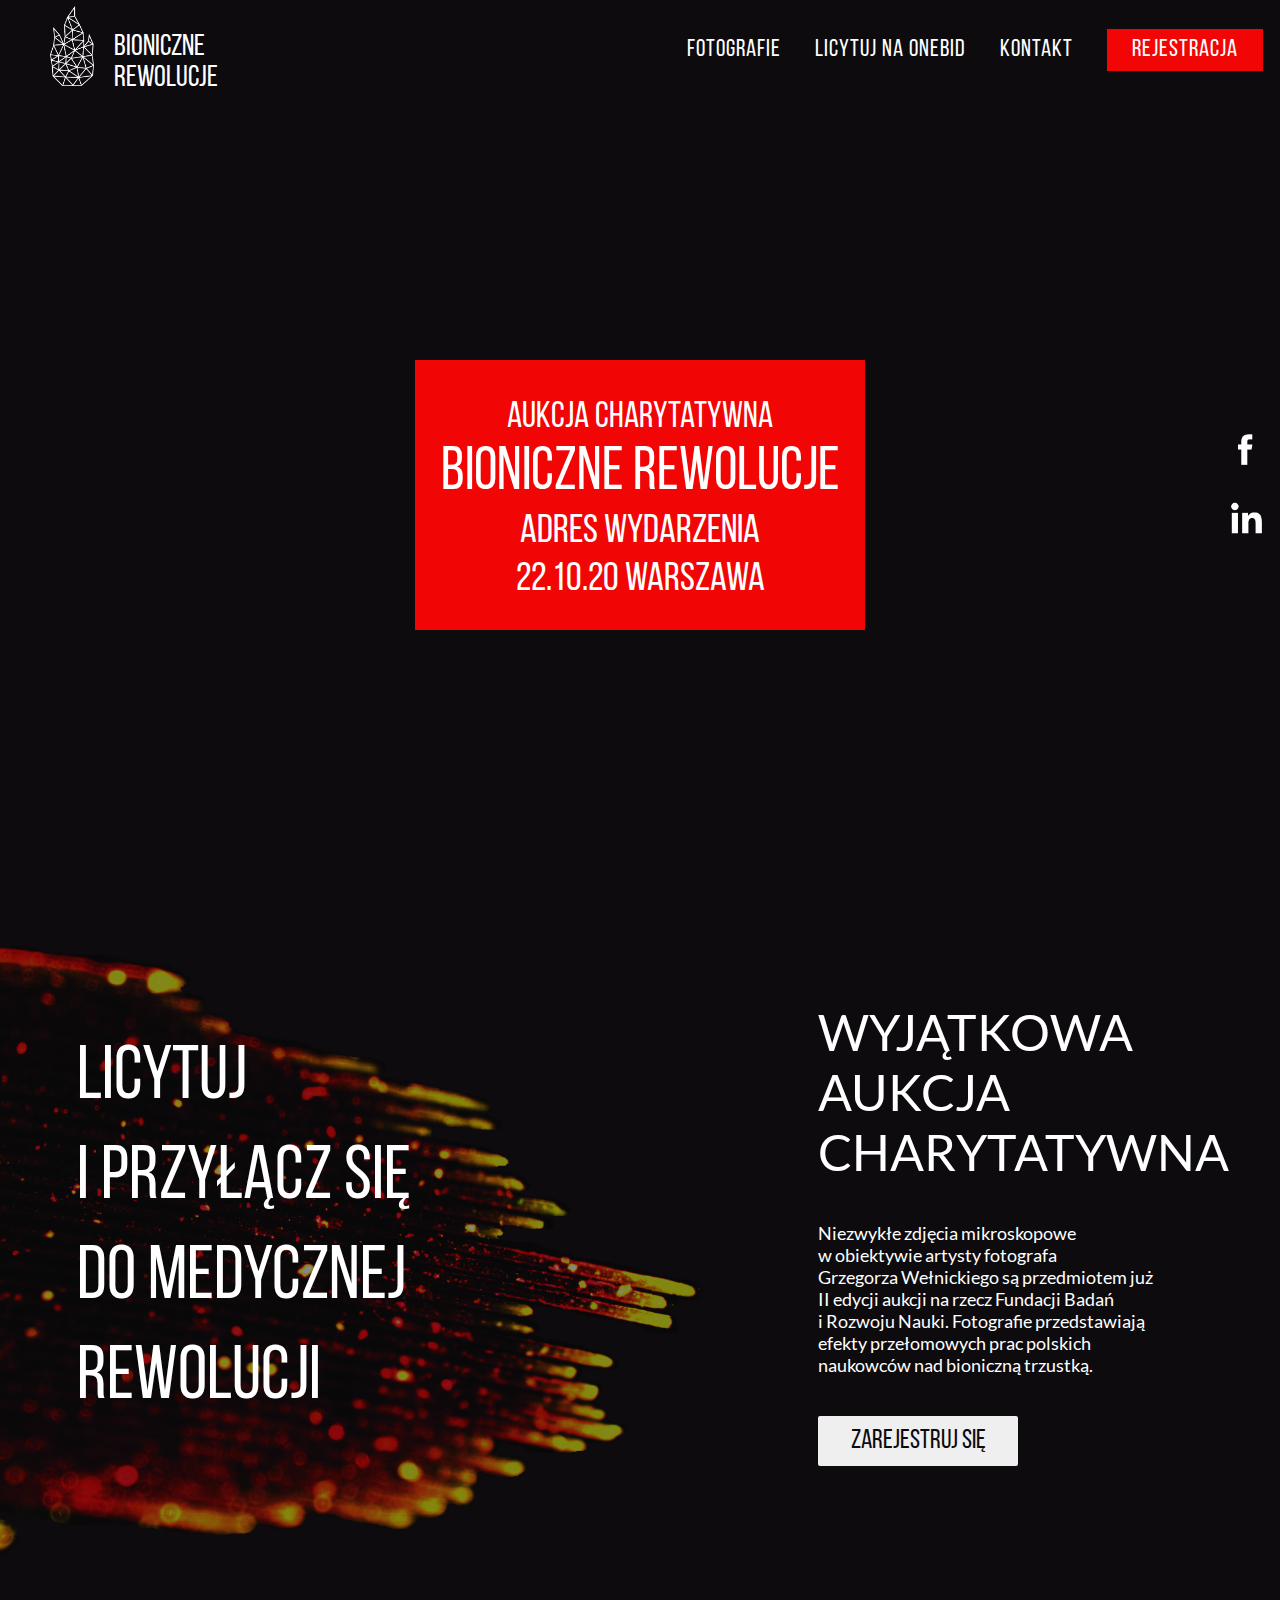
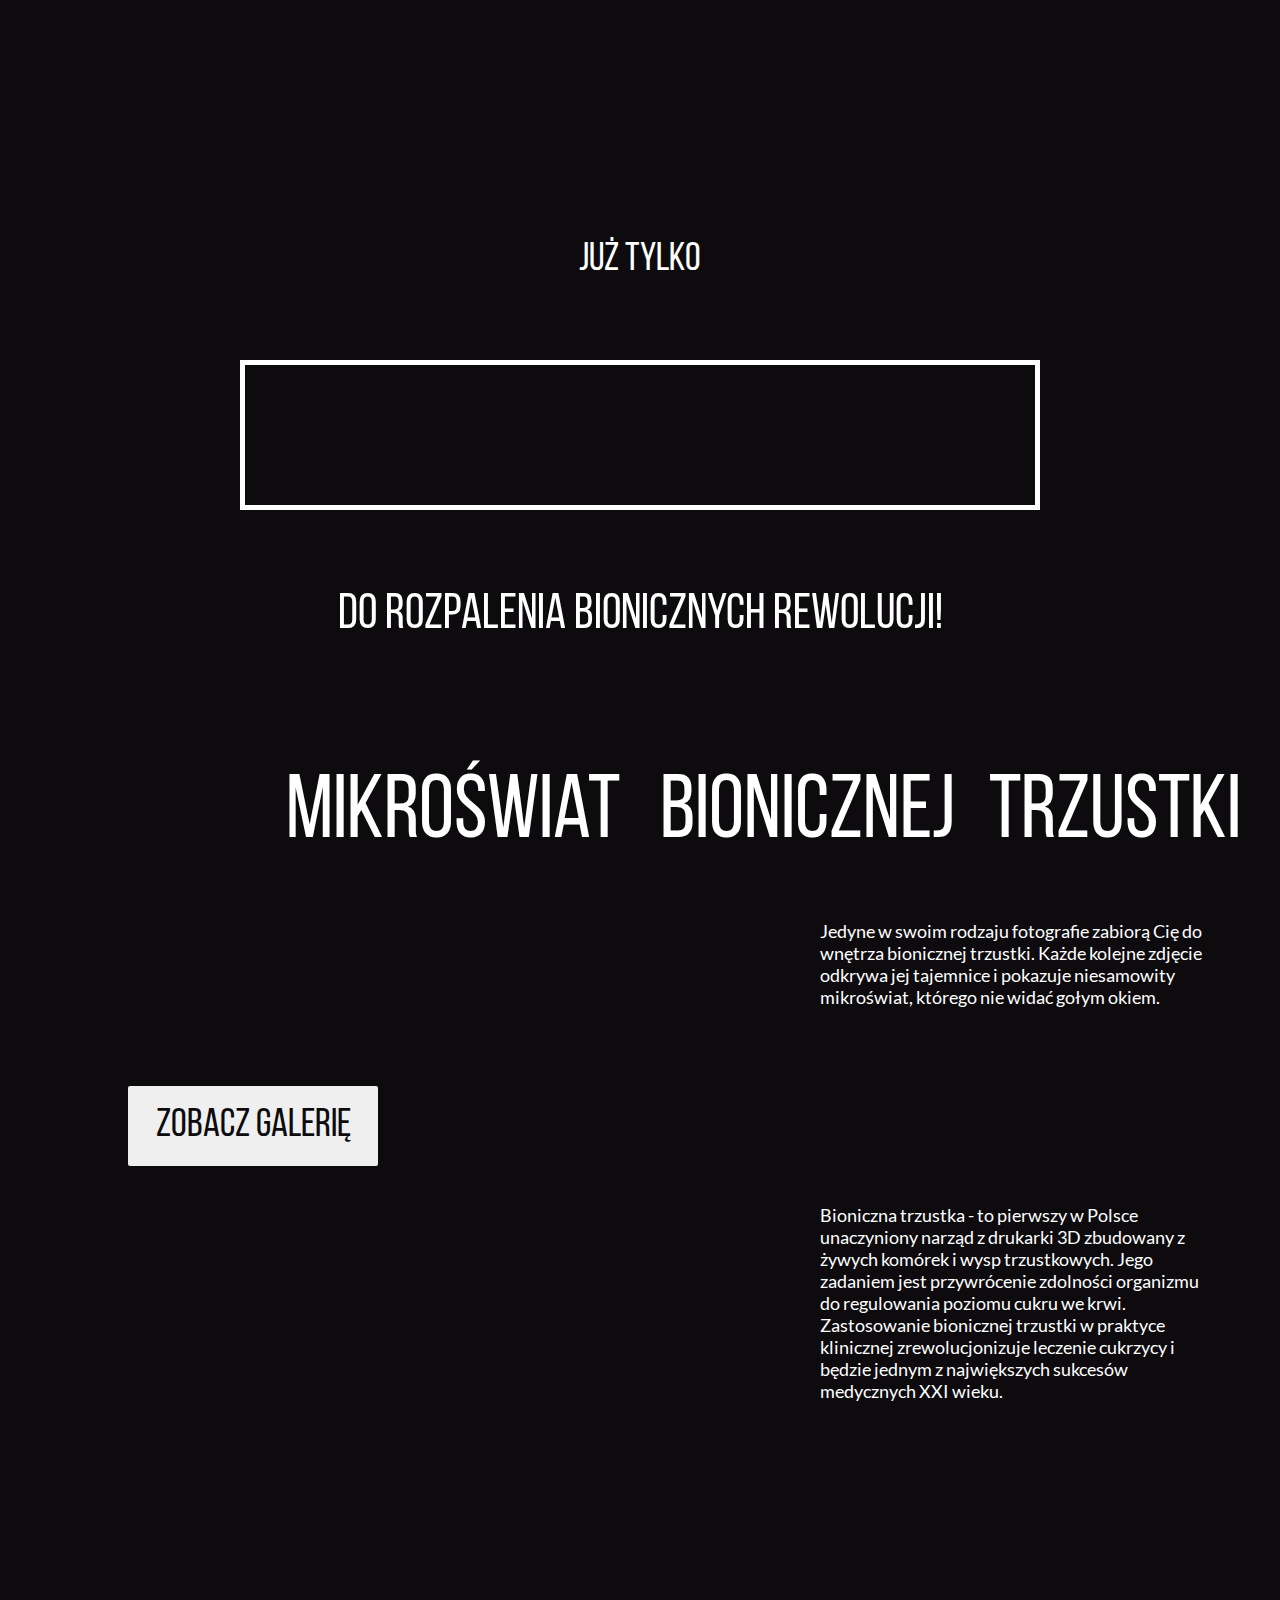
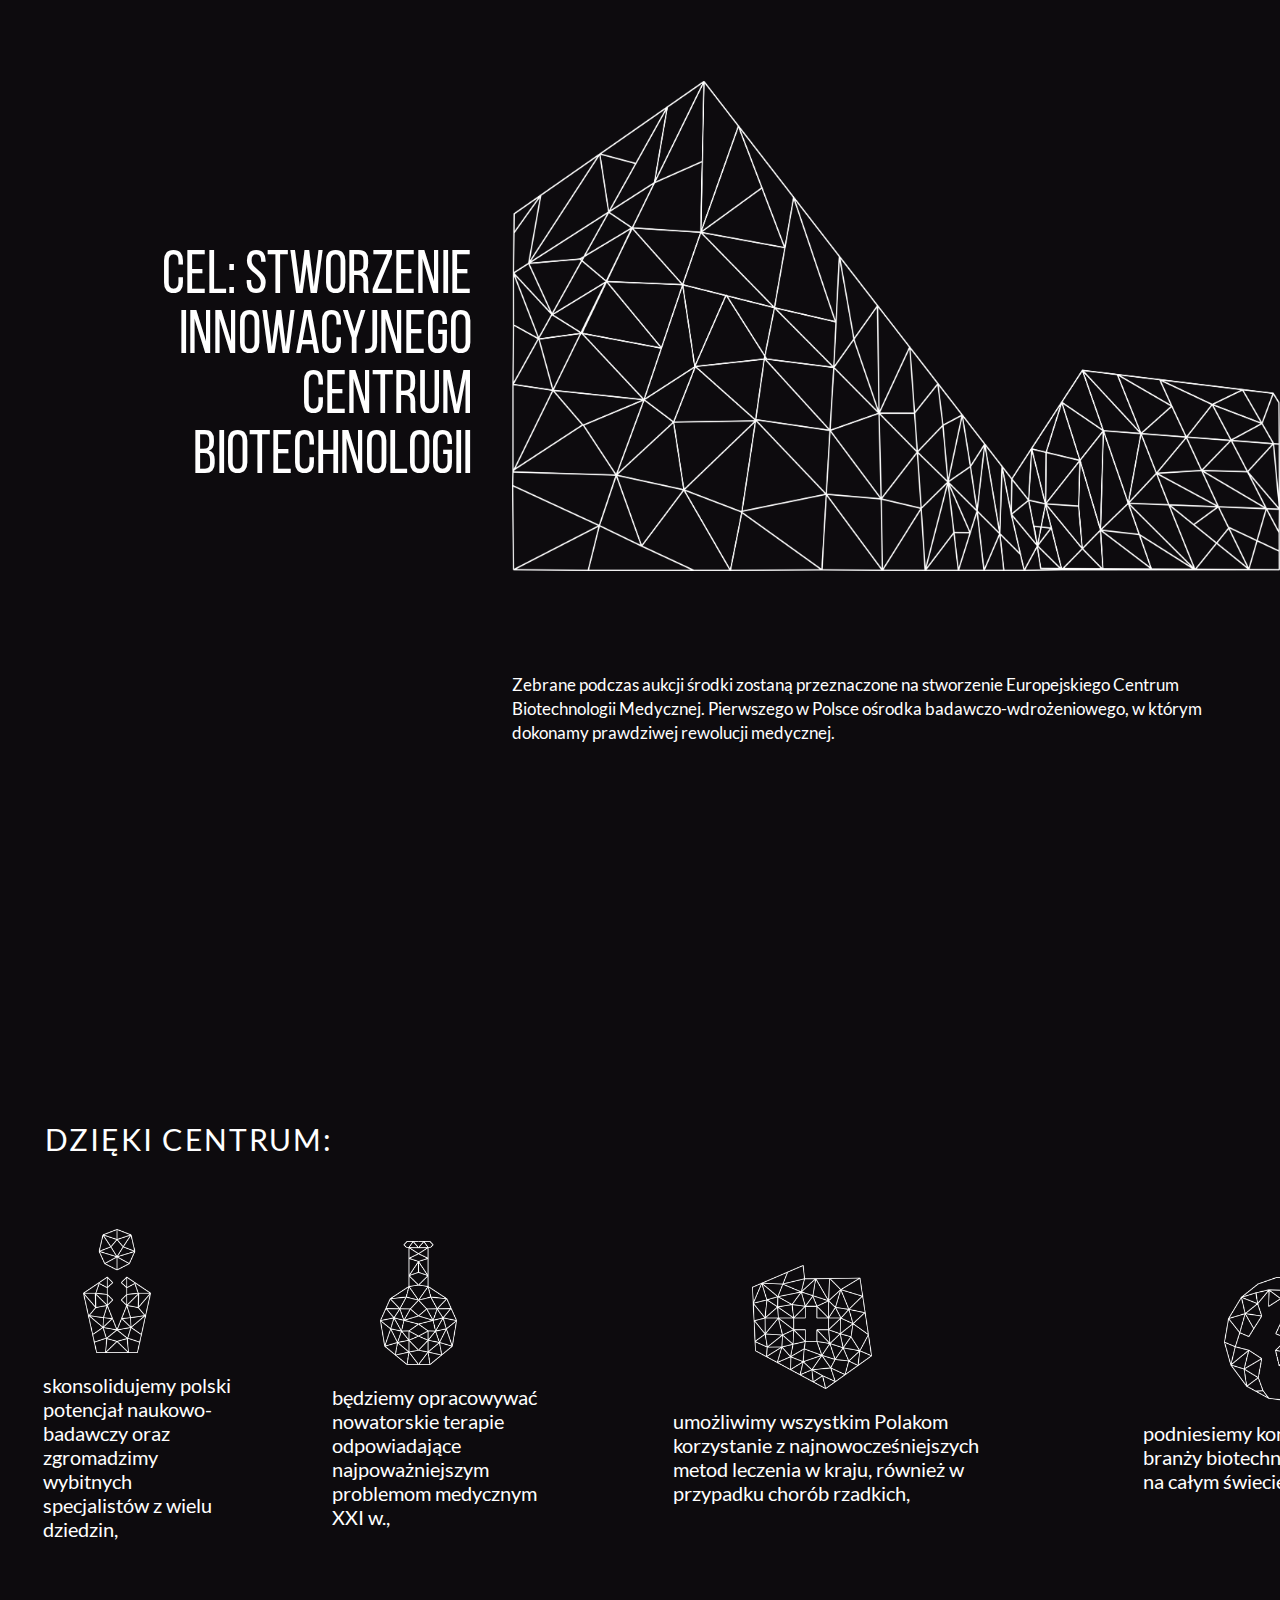
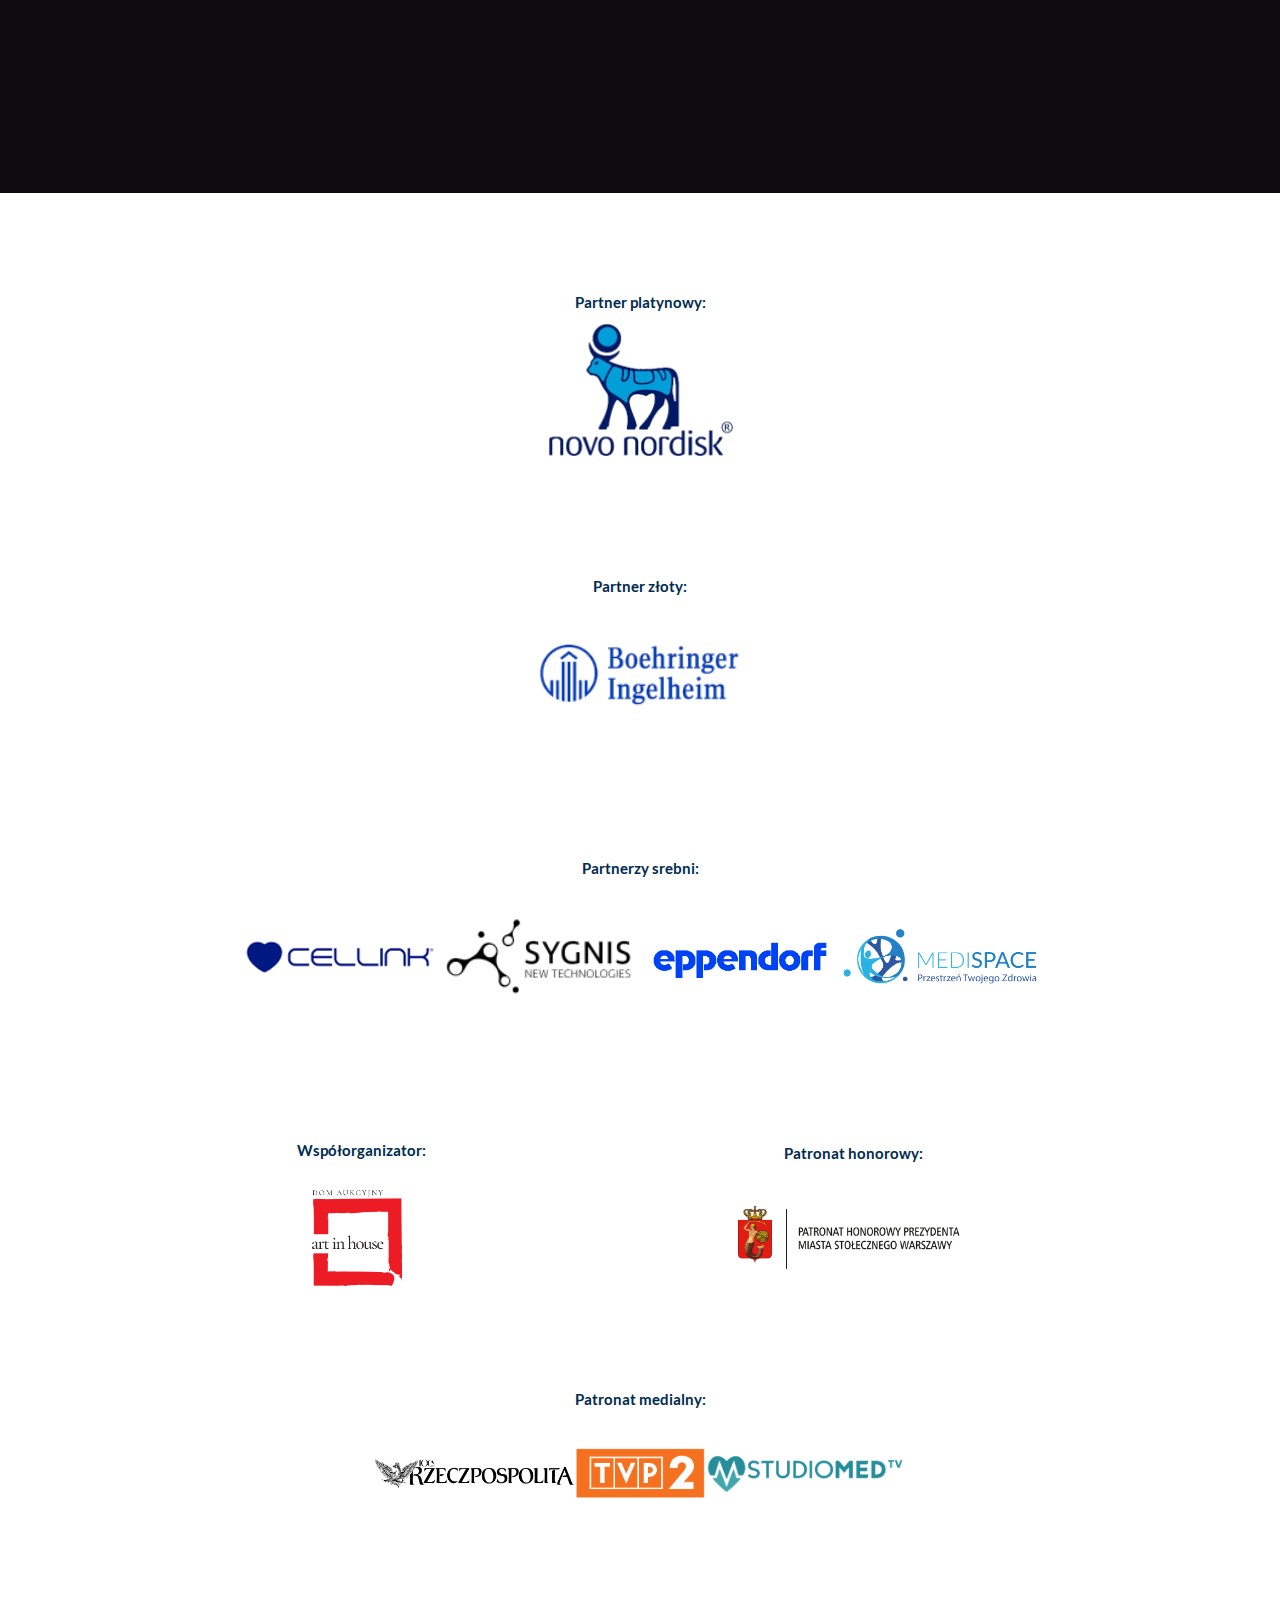
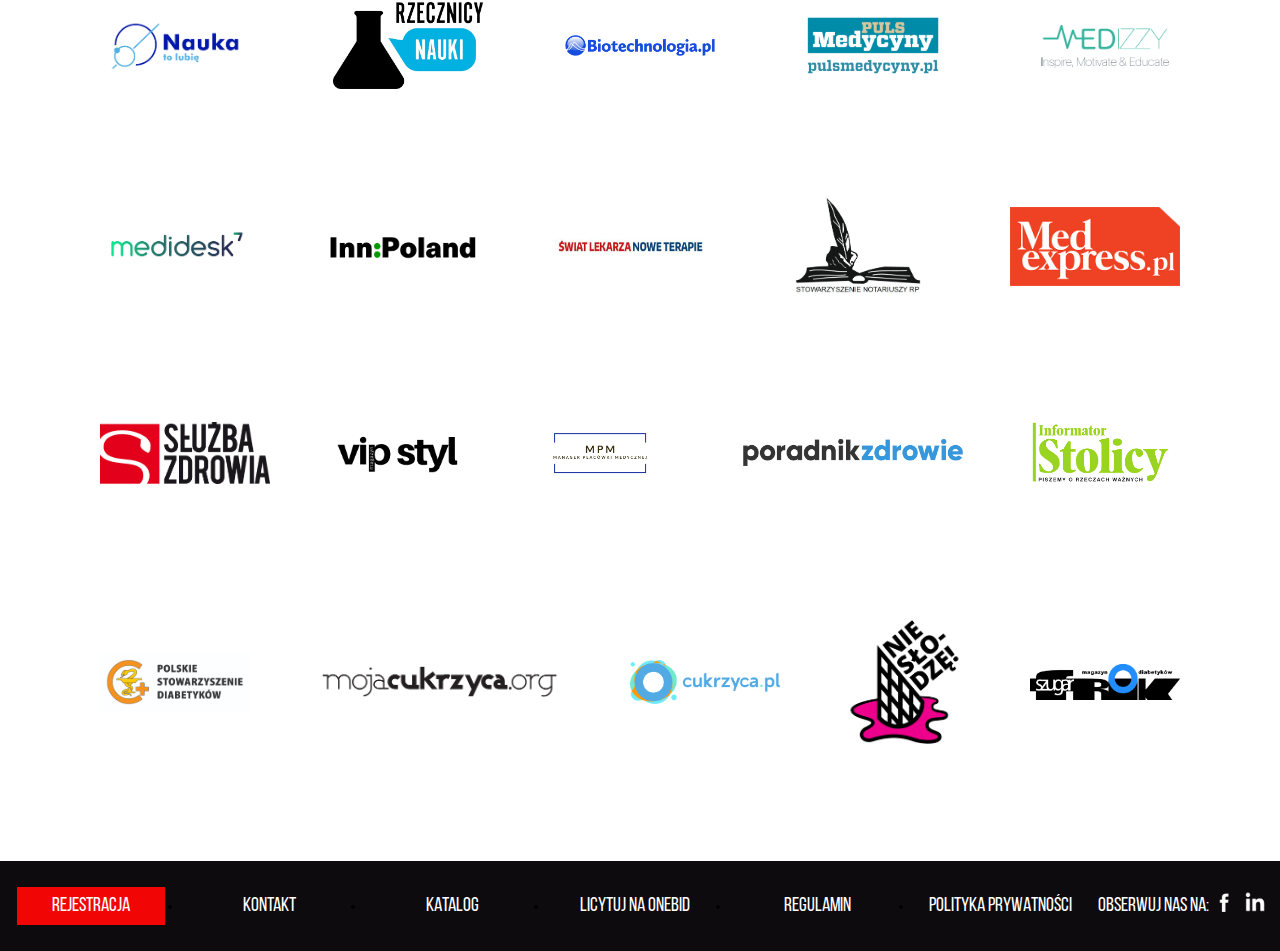
==== commit 2e919caa: "version 1.2" ====
--- a/index.html
+++ b/index.html
@@ -17,16 +17,16 @@
         </div>
         <ul class="nav-links">
             <li>
-                <a href="pages/galeria.html">FOTOGRAFIE</a>
-            </li>
-            <li>
-                <a href="#">LICYTUJ NA ONEBID</a>
-            </li>
-            <li>
-                <a href="pages/kontakt.html">KONTAKT</a>
-            </li>
-            <li>
-                <button class="buttonik"><a href="#">REJESTRACJA</a></button>
+                <a href="pages/galeria/galeria.html">FOTOGRAFIE</a>
+            </li>
+            <li>
+                <a target="_blank" rel="noopener noreferrer" href="https://onebid.pl/pl/aukcje/-/1281?p=1 ">LICYTUJ NA ONEBID</a>
+            </li>
+            <li>
+                <a href="pages/kontakt/kontakt.html">KONTAKT</a>
+            </li>
+            <li>
+                <button class="buttonik"><a target="_blank" rel="noopener noreferrer" href="https://fundacjabirn.pl/aukcja-formularz/">REJESTRACJA</a></button>
             </li>
         </ul>
         <div class="burger">
@@ -49,8 +49,8 @@
             <span>22.10.20 Warszawa </span>
         </div>
             <div class="social">
-                <a href="#"><img src="img/Ikony komunikacji/facebook.png" alt="facebook"></a>
-                <a href="#"><img src="img/Ikony komunikacji/linkedin.png" alt="linkedin"></a>
+                <a target="_blank" rel="noopener noreferrer" href="https://www.facebook.com/fundacjabirn/"><img src="img/Ikony komunikacji/facebook.png" alt="facebook"></a>
+                <a target="_blank" rel="noopener noreferrer" href="https://www.linkedin.com/company/fundacjabadanirozwojunauki/"><img src="img/Ikony komunikacji/linkedin.png" alt="linkedin"></a>
             </div>
     </header>
 <!-- Section 2 -->
@@ -70,7 +70,7 @@
             </div>
             <div class="p">
                 <p>Niezwykłe zdjęcia mikroskopowe</p>
-                <p>obiektywie artysty fotografa</p>
+                <p>w obiektywie artysty fotografa</p>
                 <p>Grzegorza Wełnickiego są przedmiotem już</p>
                 <p>II edycji aukcji na rzecz Fundacji Badań</p>
                 <p>i Rozwoju Nauki. Fotografie przedstawiają</p>
@@ -78,7 +78,7 @@
                 <p>naukowców nad bioniczną trzustką.</p>
             </div>
             <div class="btn">
-                <button><a href="#">Zarejestruj się</a></button>
+                <button><a target="_blank" rel="noopener noreferrer" href="https://fundacjabirn.pl/aukcja-formularz/">Zarejestruj się</a></button>
             </div>
         </aside>
     </section>
@@ -87,11 +87,13 @@
     <section class="section-3">
         <h5>JUŻ TYLKO</h5>
         <div class="counter" id="counter">
-            <span class="days"></span>
-            <span class="hours"></span>
-            <span class="minutes"></span>
-            <span class="seconds"></span>
-        </div>
+            <span class="days counting"></span>
+            <span class="hours counting"></span>
+            <span class="minutes counting"></span>
+            <span class="seconds counting"></span>
+        </div>
+
+
         <h5 class="h5">DO ROZPALENIA BIONICZNYCH REWOLUCJI!</h5>
     </section>
 
@@ -104,7 +106,7 @@
                     <source src="/img/Filmy/Mikroswiat.mov" type="video/mp4">
                     </video>
                 <h2>Mikroświat</h2>
-                <button class="btn"><a href="pages/galeria.html">ZOBACZ GALERIĘ</a></button>
+                <button class="btn"><a href="pages/galeria/galeria.html">ZOBACZ GALERIĘ</a></button>
             </div>
         </main>
         <aside>
@@ -121,21 +123,27 @@
 <!-- Section 5 -->
     <section class="section-5">
         <main>
+            <div>
             <h2>Cel: Stworzenie</h2>
             <h2>Innowacyjnego</h2>
             <h2>Centrum</h2>
             <h2>Biotechnologii</h2>
+        </div>
         </main>
         <aside>
         <div class="box-3">
             <img src="img/Siec_budynek_nowa.png" alt="" class="siatka">
             <img src="img/Zdjęcie_budynku_nowe.png" alt="" class="img">
-            <span>Zebrane podczas aukcji środki zostaną przeznaczone na stworzenie Europejskiego Centrum<br>
-                Biotechnologii Medycznej. Pierwszego w Polsce ośrodka badawczo-wdrożeniowego, w którym<br>
-                dokonamy prawdziwej rewolucji medycznej.</span>
-        </div>
-
-        </aside>
+        </div>
+    </aside>
+    </section>
+    <section class="spanik">
+    <div class="spanik-1"></div>
+    <div class="spanik-2">
+        <span class="spaner" style="color: white">Zebrane podczas aukcji środki zostaną przeznaczone na stworzenie Europejskiego Centrum<br>
+            Biotechnologii Medycznej. Pierwszego w Polsce ośrodka badawczo-wdrożeniowego, w którym<br>
+            dokonamy prawdziwej rewolucji medycznej.</span>
+        </div>
     </section>
 <!-- Section 6 -->
 <section class="section-6">
@@ -159,28 +167,94 @@
         </div>
     </div>
 </section>
+<section class="partners">
+    <div class="platyna">
+        <h3>Partner platynowy:</h3>
+        <a target="_blank" rel="noopener noreferrer" href="http://www.novonordisk.pl/"><img src="/img/logotypy/Logo NN przezroczyste200x160.png" alt=""></a>
+    </div>
+    <div class="zloty">
+        <h3>Partner złoty:</h3>
+        <a target="_blank" rel="noopener noreferrer" href="https://www.boehringer-ingelheim.com/"><img src="/img/logotypy/BI_Logo_blue_4c_165x132.png" alt=""></a>
+    </div>
+    <div class="srebny">
+        <h3>Partnerzy srebni:</h3>
+        <div>
+        <a target="_blank" rel="noopener noreferrer" href="https://www.cellink.com/global/"><img src="/img/logotypy/Cellink_New_Blue_Left_Fill.png" alt=""></a>
+        <a target="_blank" rel="noopener noreferrer" href="https://sygnis.pl/"><img src="/img/logotypy/Sygnis_165x132.png" alt=""></a>
+        <a target="_blank" rel="noopener noreferrer" href="https://www.eppendorf.com/PL-pl/"><img src="/img/logotypy/EPP_L_4c_50mm.jpg" alt=""></a>
+        <a target="_blank" rel="noopener noreferrer" href="https://medispace.pl/"><img src="/img/logotypy/Medispace_logo.png" alt=""></a>
+    </div>
+    </div>
+    <div class="organizatorzy">
+        <div class="wspolorganizator">
+            <h3>Współorganizator:</h3>
+            <a target="_blank" rel="noopener noreferrer" href="https://artinhouse.pl/"><img src="/img/logotypy/AIH-dom_aukcyjny-CMYK 1.png" alt="" style="width:90px;"></a>
+        </div>
+        <div class="patronat">
+            <h3>Patronat honorowy:</h3>
+            <a target="_blank" rel="noopener noreferrer" href="https://www.um.warszawa.pl/"><img src="/img/logotypy/honor_patr_pol_outl(1).png" style="width: 250px" alt=""></a>
+        </div>
+    </div>
+    <div class="patroni">
+        <h3>Patronat medialny:</h3>
+        <div>
+            <a target="_blank" rel="noopener noreferrer" href="https://www.rp.pl/"><img src="/img/logotypy/logotyp_RGB_rppl_100lat.png" style="width: 200px;" alt=""></a>
+            <a target="_blank" rel="noopener noreferrer" href="https://tvp2.tvp.pl/"><img src="/img/logotypy/TVP2_cmyk1.png" style="width: 130px;" alt=""></a>
+            <a target="_blank" rel="noopener noreferrer" href="http://studiomed.pl/"><img src="/img/logotypy/STUDIOMED_LOGO_AI8_STUDIOMED_TV_COLOR1.png" style="width: 200px;"alt=""></a>
+        </div>
+    </div>
+    <div class="medialni">
+            <a target="_blank" rel="noopener noreferrer" href="https://www.naukatolubie.pl/"><img src="/img/logotypy/NTL_POZIOM (RGB).png" alt=""></a>
+            <a target="_blank" rel="noopener noreferrer" href="https://rzecznicynauki.pl/"><img src="/img/logotypy/logo_rzn_color-01-01 — z tlem.jpg" style="width: 150px;" alt=""></a>
+            <a target="_blank" rel="noopener noreferrer" href="https://biotechnologia.pl/"><img src="/img/logotypy/biotechnologia-logo_print_37cmx5cm.jpg" alt=""></a>
+            <a target="_blank" rel="noopener noreferrer" href="https://pulsmedycyny.pl/"><img src="/img/logotypy/Puls Medycyny_Logo z www RGB.jpg" alt=""></a>
+            <a target="_blank" rel="noopener noreferrer" href="https://info.medizzy.com/"><img src="/img/logotypy/medizzy.PNG" alt=""></a>
+    </div>
+    <div class="medialni-2">
+        <a target="_blank" rel="noopener noreferrer" href="https://medidesk.pl/"><img src="/img/logotypy/LOGO_MEDIDESK.png" alt=""></a>
+        <a target="_blank" rel="noopener noreferrer" href="https://innpoland.pl/"><img src="/img/logotypy/innPoland_RGB czarne bez tla.png" alt=""></a>
+        <a target="_blank" rel="noopener noreferrer" href="https://swiatlekarza.pl/"><img src="/img/logotypy/swiat_lekarza.jpg" alt=""></a>
+        <a target="_blank" rel="noopener noreferrer" href="http://www.rejent.com.pl/"><img src="/img/logotypy/Logo SNRP z napisem.jpg" alt=""></a>
+        <a target="_blank" rel="noopener noreferrer" href="https://www.medexpress.pl/"><img src="/img/logotypy/logo_MEDEXPRESS_pl-400x187-optimized.png" style="width: 170px;" alt=""></a>
+    </div>
+    <div class="medialni-3">
+        <a target="_blank" rel="noopener noreferrer" href="https://www.sluzbazdrowia.com.pl/"><img src="/img/logotypy/SZ LOGO krotkie RGB.png" style="width: 170px;" alt=""></a>
+        <a target="_blank" rel="noopener noreferrer" href="http://vipstyl.pl/"><img src="/img/logotypy/logo-VIPSTYL-magazyn.png" alt=""></a>
+        <a target="_blank" rel="noopener noreferrer" href="https://www.managerplacowkimedycznej.pl/"><img src="/img/logotypy/mpm_logo.png" alt=""></a>
+        <a target="_blank" rel="noopener noreferrer" href="https://www.poradnikzdrowie.pl/"><img src="/img/logotypy/pz-rgb.jpg" style="width:250px" alt=""></a>
+        <a target="_blank" rel="noopener noreferrer" href="https://informator-stolicy.pl/"><img src="/img/logotypy/Logo IS.png" alt=""></a>
+    </div>
+    <div class="medialni-4">
+        <a target="_blank" rel="noopener noreferrer" href="https://diabetyk.org.pl/"><img src="/img/logotypy/logo psd.jpg" alt=""></a>
+        <a target="_blank" rel="noopener noreferrer" href="http://mojacukrzyca.org/"><img src="/img/logotypy/moja_cukrzyca_org-01sz.png" style="width: 280px;" alt=""></a>
+        <a target="_blank" rel="noopener noreferrer" href="https://cukrzyca.pl/"><img src="/img/logotypy/cukrzyca_pl_logo_small_trans.png" alt=""></a>
+        <a target="_blank" rel="noopener noreferrer" href="https://www.youtube.com/channel/UC_Omj89IeGG7aOOKwPyye0A"><img src="/img/logotypy/nie słodzę-16.png" style="width: 150px" alt=""></a>
+        <a target="_blank" rel="noopener noreferrer" href="https://www.szugarfrik.pl/"><img src="/img/logotypy/log szugar_frik_winieta.jpg" alt=""></a>
+</div>
+</section>
+
 <footer>
     <ul class="footer-links">
         <li>
-             <button><a href="#">REJESTRACJA</a></button>
-        </li>
-        <li>
-            <a href="pages/kontakt/kontakt.html">KONTAKT</a>
-        </li>
-        <li>
-            <a href="https://fundacjabirn.pl/wp-content/uploads/2019/11/Katalog-Aukcja-Bioniczne-Rewolucje.pdf">KATALOG</a>
-        </li>
-        <li>
-            <a href="https://onebid.pl/pl/aukcje/-/1281?p=1">LICYTUJ NA ONEBID</a>
-        </li>
-        <li>
-            <a href="https://fundacjabirn.pl/wp-content/uploads/2019/11/Regulamin-Aukcji-Charytatywnej.pdf">REGULAMIN</a>
-        </li>
-        <li>
-            <a href="https://fundacjabirn.pl/wp-content/uploads/2020/03/Polityka-prywatno%C5%9Bci_Fundacja_27042020.pdf">POLITYKA PRYWATNOŚCI</a>
-        </li>
-        <li>
-            <a href="#">OBSERWUJ NAS NA:</a> <img src="/img/Ikony komunikacji/facebook.png" width="30px" alt=""> <img src="/img/Ikony komunikacji/linkedin.png" width="30px" alt="">
+             <button><a target="_blank" rel="noopener noreferrer" href="https://fundacjabirn.pl/aukcja-formularz/">REJESTRACJA</a></button>
+        </li>
+        <li>
+            <a href="/pages/kontakt/kontakt.html">KONTAKT</a>
+        </li>
+        <li>
+            <a target="_blank" rel="noopener noreferrer" href="https://fundacjabirn.pl/wp-content/uploads/2019/11/Katalog-Aukcja-Bioniczne-Rewolucje.pdf">KATALOG</a>
+        </li>
+        <li>
+            <a target="_blank" rel="noopener noreferrer" href="https://onebid.pl/pl/aukcje/-/1281?p=1">LICYTUJ NA ONEBID</a>
+        </li>
+        <li>
+            <a target="_blank" rel="noopener noreferrer" href="https://fundacjabirn.pl/wp-content/uploads/2019/11/Regulamin-Aukcji-Charytatywnej.pdf">REGULAMIN</a>
+        </li>
+        <li>
+            <a target="_blank" rel="noopener noreferrer" href="https://fundacjabirn.pl/wp-content/uploads/2020/03/Polityka-prywatno%C5%9Bci_Fundacja_27042020.pdf">POLITYKA PRYWATNOŚCI</a>
+        </li>
+        <li>
+            <a href="#">OBSERWUJ NAS NA:</a><a target="_blank" rel="noopener noreferrer" href="https://www.facebook.com/fundacjabirn/"><img src="/img/Ikony komunikacji/facebook.png" width="30px" alt=""></a> <a target="_blank" rel="noopener noreferrer" href="https://www.linkedin.com/company/fundacjabadanirozwojunauki/" ><img src="/img/Ikony komunikacji/linkedin.png" width="30px" alt=""></a>
         </li>
     </ul>
 </footer>
--- a/style.css
+++ b/style.css
@@ -64,6 +64,7 @@
 .smooth-scroll-wrapper{
     background-color: var(--primary);
     transition: 0.1s;
+    overflow: hidden;
 }
 /* Homepage */
 /* Nav */
@@ -176,6 +177,41 @@
         margin-right: 24%;
     }
 }
+@media screen and (max-width: 1200px){
+    body{
+        overflow-x: hidden;
+    }
+    nav{
+        display: flex;
+        justify-content: space-around;
+        align-items: center;
+        min-height: 12vh;
+        width: 100vw;
+        padding-top: 10px;
+        padding-bottom: 10px;
+        z-index: 100;
+    }
+    .logo{
+        display: flex;
+        justify-content: flex-start;
+        align-items: center;
+        width: 400px;
+        margin-right: 0;
+        margin-left: 20px;
+        z-index: 100;
+    }
+    .nav-links{
+        display: flex;
+        justify-content: flex-end;
+        align-items: center;
+        width: 1000px;
+        z-index: 100;
+        margin-right: 20px;
+    }
+    .nav-links a{
+        margin-right: 20px;
+    }
+}
 @media screen and (max-width: 768px){
     body{
         overflow-x: hidden;
@@ -210,6 +246,7 @@
         background-color: var(--seconadry); 
         display: flex;
         flex-direction: column;
+        justify-content: space-around;
         align-items: center;
         width: 50vw;
         transform: translateX(150%);
@@ -217,20 +254,6 @@
         overflow-x: hidden;
         /* border: 1px solid white; */
     }
-    /* .buttonik a{
-        background-color: #0d0b0e;
-        width: 0px;
-        height: 0px;
-        z-index: 40;
-        padding: 10px;
-    }
-    .buttonik:hover{
-        background-color: #0d0b0e;
-        width: 0px;
-        height: 0px;
-        z-index: 40;
-        padding: 10px;
-    } */
     .logo{
         display: flex;
         justify-content: flex-start;
@@ -264,7 +287,6 @@
         transform: translateX(0px);
     }
 }
-
 /* Nav mobile end */
 
 /* Header Section */
@@ -345,6 +367,33 @@
     margin-bottom: 20px;
 }
 
+
+
+/* Section 2*/
+.section-2{
+    min-height: 100vh;
+    background-color: var(--primary);
+    display: flex;
+    background-color: var(--primary);
+    font-family: 'Lato';
+}
+.section-2 main{
+    width: 60%;
+    background-image: url(img/Zdjecie_tunele_tlo.png);
+    background-size: cover;
+
+}
+.section-2 main h3{
+    position: relative;
+    color: white;
+    /* font-family: 'Lato'; */
+    top: 20%;
+    left: 60%;
+    line-height: 100px;
+    font-size: 90px;
+    transform: translate(-50%, -50%);
+    text-transform: uppercase;
+}
 @media screen and (max-width: 768px){
     header{
         position: relative;
@@ -435,29 +484,6 @@
         background-color: #0e76a8;
     }
 }
-
-/* Section 2*/
-.section-2{
-    min-height: 100vh;
-    background-color: var(--primary);
-    display: flex;
-    background-color: var(--primary);
-}
-.section-2 main{
-    width: 60%;
-    background-image: url(img/Zdjecie_tunele_tlo.png);
-    background-size: cover;
-
-}
-.section-2 main h3{
-    position: relative;
-    color: white;
-    top: 20%;
-    left: 60%;
-    font-size: 100px;
-    transform: translate(-50%, -50%);
-}
-
 @media (max-width: 800px){
     .section-2{
         min-height: 100vh;
@@ -482,6 +508,7 @@
         left: 50%;
         text-align: center;
         font-size: 50px;
+        line-height: 50px;
         /* transform: translate(-50%, -50%); */
     }
     .section-2 aside{
@@ -489,10 +516,15 @@
         margin-top: -100px;
     }
     .section-2 aside h4{
+        display: flex;
+        justify-content: center;
+        align-items: center;
+        flex-direction: column;
         color: var(--text);
-        font-size: 40px;
+        font-size: 30px;
+        margin-right: 25%;
         /* padding-right: 400px; */
-        width: 100%;
+        /* width: calc(50% + 30px); */
         font-family: 'Lato';
         text-transform: uppercase;
         text-align: center;
@@ -503,18 +535,25 @@
         width: 100%;
         margin-right: 100px;
         font-size: 40px;
-        font-family: 'Lato';
         text-transform: uppercase;
         text-align: center;
-        margin-top: 20%;
+        margin-top: 0%;
         /* margin-left: 1000px; */
         margin-bottom: 40px;
+        text-align: center;
     }
     .section-2 aside .p p{
         font-family: 'Lato';
-        color: white;
-        width: 100%;
+                display: flex;
+        justify-content: center;
+        align-items: center;
+        flex-direction: column;
+        color: var(--text);
         font-size: 18px;
+        margin-right: 15%;
+        /* padding-right: 400px; */
+        /* width: calc(50% + 30px); */
+        font-family: 'Lato';
         text-align: center;
     }
     .section-2 aside .btn{
@@ -526,6 +565,7 @@
         height: 50px;
         border-radius: 2px;
         border: none;
+        margin-right: 10%;
     }
     .section-2 aside .btn button a{
         font-family: 'Bebas-Neue';
@@ -543,7 +583,7 @@
 
     }
     .section-2 main h3{
-        font-size: 50px;
+        font-size: 75px;
         top: 20%;
     }
 }
@@ -562,12 +602,16 @@
     margin-top: 20%;
     margin-bottom: 40px;
     opacity: 1;
-    margin-left: 0;
+    margin-left: 50px;
+}
+.section-2 aside h4{
+    font-family: 'Lato';
 }
 .section-2 aside .p p{
     font-family: 'Lato';
     color: white;
     font-size: 18px;
+    margin-left: 50px;
 }
 .section-2 aside .btn{
     margin-top: 40px;
@@ -575,6 +619,7 @@
 .section-2 aside .btn button{
     width: 200px;
     height: 50px;
+    margin-left: 50px;
     border-radius: 2px;
     border: none;
 }
@@ -778,19 +823,23 @@
     flex-direction: column;
     justify-content: flex-start;
     align-items: flex-start;
-    margin-left: 10%;
+    margin-left: 30%;
     margin-top: 10%;
     /* transform: translateX(0%); */
     transition: transform 3s ease;
-    transition-delay: 2s;
+    /* transition-delay: 2s; */
     /* transform: translateX(0%); */
 }
+.section-4 aside h3{
+    opacity: 0;
+}
 .section-4 aside .box-2 h3{
-    opacity: 0;
+    /* opacity: 0; */
 }
 .section-4 aside .box-2 .active{
     opacity: 1;
-    animation: xD 1.5s;
+    animation: xD 1s;
+    /* animation-delay: 1s; */
 }
 @keyframes xD{
     from{
@@ -870,6 +919,7 @@
         transform: translateX(-50%);
         /* margin-top: calc(40%); */
         z-index: 100;
+        margin-top: 100px;
     }
     .section-4 main .btn a{
         font-family: 'Bebas-Neue';
@@ -881,7 +931,7 @@
         width: 100%;
     }
     .section-4 aside h2{
-        font-size: 40px;
+        font-size: 30px;
         display: flex;
         justify-content: center;
         align-items: center;
@@ -894,17 +944,23 @@
     }
     .section-4 aside span{
         /* height: 150px; */
-        width: 100%;
+        width: 350px;
         font-size: 14px;
         font-family: 'Lato';
         font-weight: normal;
         text-transform: none;
         text-align: center;
-        margin-right: 80px;
-    }
-    .section-4 .h3{
-        width: 100%;
-        margin-right: 70px;
+        margin-right: 60%;
+        /* margin-left: 200px; */
+    }
+    .section-4 h3{
+        font-size: 30px;
+        margin-left: 0;
+        width: 300px;
+        word-spacing: 4px;
+        text-align: center;
+        margin-right: 60%;
+
     }
     .section-4 aside span:last-child{
         margin-top: 10%;
@@ -916,7 +972,7 @@
         /* justify-content: center;
         align-items: center;
         flex-flow: column; */
-        margin-right: 30px;
+        margin-right: 60%;
         font-size: 24px;
         text-align: center;
         width: 100%;
@@ -942,7 +998,7 @@
 }
 /* Section 5 */
 .section-5{
-    min-height: 100vh;
+    min-height: 80vh;
     background-color: var(--primary);
     display: flex;
     justify-content: center;
@@ -951,6 +1007,7 @@
 
 }
 .section-5 main{
+    margin-top: 200px;
     height: 300px;
     width: 50%;
 }
@@ -959,7 +1016,11 @@
     font-size: 90px;
     text-align: right;
     margin-right: 40px;
-    margin-top: 0px;
+    /* margin-top: 100px; */
+}
+.section-5 main div{
+    /* position: relative; */
+    margin-top: 120px;
 }
 .section-5 aside{
     display: flex;
@@ -971,13 +1032,14 @@
     position: relative;
     height: 90%;
     display: flex;
-    flex-direction: column;
+    justify-content: flex-end;
+    flex-direction: column-reverse;
 }
 .section-5 aside .box-3 img{
     position: absolute;
     width: 100%;
     height: 740px;
-    order: 0;
+    order: 1;
 }
 .section-5 aside .box-3 img:first-of-type{
     z-index: 2;
@@ -991,51 +1053,52 @@
     opacity: 0;
     /* height: 740px; */
 }
-
-
-.fade-in{
-    /* animation: fadeIn 4s; */
-    transition: opacity 3s ease;
-    transition-delay: .5s;
-    opacity: 1 !important;
-}
-.fade-out{
-    transition: opacity 1s ease;
-    /* transition-delay: .5s; */
-    opacity: 0 !important;
-}
-@keyframes fadeIn{
-    from{
-        opacity: 0;
-    }
-    top{
-        opacity: 1;
-    }
-}
-
-/* @keyframes fadeOut{
-    from{
-        opacity: 1;
-    }
-    to{
-        opacity: 0;
-    } */
-
-
 .section-5 aside span{
+    z-index: 100;
+    /* position: relative; */
+    font-size: 40px;
     position: absolute;
     /* display: block; */
     color: white;
     font-family: 'Lato';
     font-size: 15px;
     order: 10;
-
-    margin-top: 70%;
     /* margin-top: 40px; */
 }
-@media (min-width: 769px) and (max-width: 1440px){
+
+.fade-in{
+    /* animation: fadeIn 4s; */
+    transition: opacity 3s ease;
+    transition-delay: .5s;
+    opacity: 1 !important;
+}
+.fade-out{
+    transition: opacity 1s ease;
+    /* transition-delay: .5s; */
+    opacity: 0 !important;
+}
+@keyframes fadeIn{
+    from{
+        opacity: 0;
+    }
+    top{
+        opacity: 1;
+    }
+}
+
+/* @keyframes fadeOut{
+    from{
+        opacity: 1;
+    }
+    to{
+        opacity: 0;
+    } */
+
+
+
+@media (min-width: 769px) and (max-width: 1840px){
     .section-5{
-        min-height: 100vh;
+        min-height: 70vh;
         background-color: var(--primary);
         display: flex;
     }
@@ -1043,14 +1106,19 @@
         width: 40%;
         margin-top: 0px;
     }
-    .section-5 main h2{
+    .section-5 main .h2{
+        position: relative;
         color: white;
-        font-size: 70px;
+        font-size: 50px;
         text-align: right;
         margin-right: 40px;
+        /* margin-top: 40px; */
+    }
+    .section-5 main h2{
+        font-size: 60px;
     }
     .section-5 main h2:first-of-type{
-        margin-top: 150px;
+        margin-top: 60%;
     }
     .section-5 aside{
         width: 60%;
@@ -1062,16 +1130,16 @@
     .section-5 aside .box-3 img{
         position: absolute;
         width: 100%;
-        height: 540px;
+        height: 530px;
+        margin-top: 100px;
     }
     .section-5 aside .box-3 img:first-of-type{
         z-index: 2;
         height: 490px;
         width: 100%;
-        margin-top: 50px;
+        margin-top: 140px;
     }
     .section-5 aside span{
-        padding-bottom: 80px;
     }
     .section-5 aside .box-3 .img{
         /* height: 100%; */
@@ -1083,15 +1151,16 @@
 @media (max-width: 768px){
     .section-5{
         position: relative;
-        height: 100vh;
+        min-height: 20vh;
         background-color: var(--primary);
         display: flex;
         flex-direction: column;
         align-items: center;
         justify-content: flex-start;
         width: 100vw;
-        margin-bottom: -400px;
+        margin-bottom: 0px;
         z-index: -1;
+        margin-top: -120vh;
         
     }
     .section-5 main{
@@ -1105,28 +1174,23 @@
     }
     .section-5 aside{
         width: 100%;
-        padding-bottom: 1000px ;
+        padding-bottom: 500px ;
     }
     .section-5 aside .box-3{
         position: relative;
         height: 80%;
     }
     .section-5 aside .box-3 img{
-        display: block;
         position: absolute;
-        width: 100vw;
-        height: 80vh;
-        display: none;
-        /* margin-top: 400px; */
+        width: 100%;
+        height: 440px;
+        order: 1;
     }
     .section-5 aside .box-3 img:first-of-type{
         z-index: 2;
-    }
-    .section-5 aside .box-3 .img{
-        /* height: 100%; */
-        opacity: 0;
-        height: 80%;
-        display: none;
+        height: 400px;
+        width: 100%;
+        margin-top: 40px;
     }
     .section-5 aside span{
         margin-top: 30px;
@@ -1162,6 +1226,109 @@
         /* margin-top: 40px; */
     }
 }
+.spanik{
+    display: flex;
+    min-height: 20vh;
+}
+.spanik-1{
+    width: 45%;
+}
+.spanik-2{
+    text-align: left;
+    width: 60%;
+    font-family: 'Lato' !important;
+    font-size: 20px;
+    /* margin-right: 40px; */
+    margin-top: 50px;
+    margin-bottom: 100px;
+}
+.spanik-2{
+    font-family: 'Lato';
+    font-weight: 100;
+}
+.spaner{
+    font-family: 'Lato';
+    font-size: 20px;
+    font-weight: 100;
+}
+@media (min-width: 769px) and (max-width: 1840px){
+    .spanik{
+        display: flex;
+        min-height: 50vh;
+        width: 100%;
+        margin-top: 100px;
+    }
+    .spanik-1{
+        display: none;
+        width: 100% !important;
+    }
+    .spanik-2{
+        text-align: left;
+        width: 100% !important;
+        font-family: 'Lato';
+        font-size: 20px;
+        margin-left: 40%;
+        /* margin-top: 150px; */
+        /* margin-right: 40px; */
+    } 
+    .spanik-2 span{
+        text-align: left;
+        /* padding-left: 300px; */
+        /* width:00px; */
+        font-family: 'Lato';
+        font-size: 17px;
+    }
+    .spaner{
+        margin-top: 400px;
+    }
+}
+@media (max-height: 760px){
+    .spanik-2{
+        margin-top: 7% !important;
+        margin-left: 400px;
+        padding-left: 40px;
+    }
+}
+
+@media screen and (max-width: 1700px){
+    .spanik-2{
+        text-align: left;
+        /* padding-left: 300px; */
+        width: 300px;
+        margin-top: 0;
+    }
+}
+@media screen and (max-width:768px){
+    .spanik{
+        display: flex;
+        min-height: 20vh;
+        width: 100%;
+    }
+    .spanik-1{
+        display: none;
+        width: 100% !important;
+    }
+    .spanik-2{
+        text-align: left;
+        width: 100% !important;
+        font-family: 'Lato';
+        font-size: 20px;
+        margin-left: 25px;
+        text-align: left;
+        margin-left: -10px;
+        margin-top: -100px !important;
+        /* margin-right: 40px; */
+    } 
+    .spanik-2 span{
+        text-align: left;
+        /* padding-left: 300px; */
+        width: 500px;
+        margin-left: 0px;
+    }
+    .spaner{
+        margin-left: -80px;
+    }
+}
 /* Section 6 */
 .section-6{
     min-height: 20vh;
@@ -1169,9 +1336,11 @@
     color: white;
 }
 .section-6 h4{
-    font-size: 40px;
-    margin-left: 20vh;
+    font-family: 'Lato';
+    font-size: 30px;
+    margin-left: 5vh;
     letter-spacing: 2px;
+    text-transform: uppercase;
 }
 .section-6 .box-4{
     display: flex;
@@ -1192,9 +1361,11 @@
     font-family: 'Lato';
     font-size: 20px;
     width: 70%;
+    text-align: left;
 }
 .section-6 .box-4 img{
-    height: 30%;
+    height: 20%;
+    margin-right: 50px;
     margin-bottom: 20px;
 }
 @media (max-width: 768px){
@@ -1206,7 +1377,7 @@
         width: 100%;
     }
     .section-6 h4{
-        font-size: 40px;
+        font-size: 30px;
         margin-left: 0vw;
         letter-spacing: 2px;
         width: 100%;
@@ -1225,11 +1396,13 @@
         flex-wrap: nowrap;
     }
     .section-6 .box-4 .inside-box-1{
+        width: 100%;
         display: flex;
         flex-direction: column;
         justify-content: center;
         align-items: center;
         text-align: center;
+        margin-left: 50px;
         /* flex-shrink: 1; */
     }
     .section-6 .box-4 .inside-box-1 span{
@@ -1244,6 +1417,356 @@
         margin-bottom: 20px;
     }
 }
+
+/* Section partners */
+.partners{
+    min-height: 100vh;
+    margin-top: 100px;
+    background-color: white;
+    display: flex;
+    flex-direction: column;
+    align-items: center;
+    justify-content: flex-start;
+}
+.partners img{
+    width: 200px;
+}
+.partners img:last-child{
+    width: 200px;
+}
+.partners h3{
+    font-size: 15px;
+    font-family: 'Lato';
+    font-weight: bold;
+    color: #002c50;
+    text-align: center;
+}
+.partners .platyna{
+    /* margin-top: 50px; */
+    text-align: center;
+}
+.partners div{
+    margin-top: 100px;
+    text-align: center;
+}
+.partners h3{
+    margin-top: 0px;
+}
+.partners .srebny{
+    margin-bottom: -100px;
+    /* width: 100vw;
+    display: flex;
+    flex-direction: row;
+    margin-top: 50px;
+    justify-content: center;
+    align-items: center;
+    text-align: center; */
+}
+.partners .srebny div{
+    display: flex;
+    flex-direction: row;
+    margin-top: 0px;
+    justify-content: space-around;
+    width: 1100px;
+    align-items: center;
+    text-align: center;
+}
+.partners .organizatorzy{
+    display: flex;
+    justify-content: space-evenly;
+    align-items: center;
+    width: 100%;
+}
+.partners .organizatorzy .wspolorganizator img{
+    margin-top: 30px;
+    margin-right: 10px;
+}
+.partners .organizatorzy .patronat img{
+    margin-top: 30px;
+    margin-right: 10px;
+}
+.partners .organizatorzy .patronat img:last-of-type{
+    width: 300px;
+}
+.partners .patroni h3{
+    text-align: center;
+    margin-bottom: 40px;
+}
+.partners .patroni div{
+    display: flex;
+    flex-direction: row;
+    width: 900px;
+    margin-top: 0px;
+    justify-content: space-between;
+    align-items: center;
+    text-align: center;
+}
+.partners .medialni{
+    display: flex;
+    flex-direction: row;
+    width: 90%;
+    margin-top: 0px;
+    justify-content: space-between;
+    align-items: center;
+    text-align: center;
+    margin-top: 50px;
+}
+.partners .medialni-2{
+    display: flex;
+    flex-direction: row;
+    width: 90%;
+    margin-top: 0px;
+    justify-content: space-between;
+    align-items: center;
+    text-align: center;
+    margin-top: 100px;
+}
+.partners .medialni-3{
+    display: flex;
+    flex-direction: row;
+    width: 90%;
+    margin-top: 0px;
+    justify-content: space-between;
+    align-items: center;
+    text-align: center;
+    margin-top: 100px;
+}.partners .medialni-4{
+    display: flex;
+    flex-direction: row;
+    width: 90%;
+    margin-top: 0px;
+    justify-content: space-between;
+    align-items: center;
+    text-align: center;
+    margin-top: 100px;
+    padding-bottom: 100px;
+}
+
+@media (min-width: 769px) and (max-width: 1370px){
+    .partners{
+        min-height: 100vh;
+        margin-top: 100px;
+        background-color: white;
+        display: flex;
+        flex-direction: column;
+        align-items: center;
+        justify-content: flex-start;
+    }
+    .partners img{
+        width: 200px;
+    }
+    .partners h3{
+        font-size: 15px;
+        font-family: 'Lato';
+        font-weight: bold;
+        color: #002c50;
+        text-align: center;
+    }
+    .partners .platyna{
+        /* margin-top: 50px; */
+        text-align: center;
+    }
+    .partners div{
+        margin-top: 100px;
+        text-align: center;
+    }
+    .partners h3{
+        margin-top: 0px;
+    }
+    .partners .srebny{
+        margin-bottom: -100px;
+        /* width: 100vw;
+        display: flex;
+        flex-direction: row;
+        margin-top: 50px;
+        justify-content: center;
+        align-items: center;
+        text-align: center; */
+    }
+    .partners .srebny div{
+        display: flex;
+        flex-direction: row;
+        margin-top: 0px;
+        justify-content: center;
+        align-items: center;
+        text-align: center;
+    }
+    .partners .organizatorzy{
+        display: flex;
+        justify-content: space-evenly;
+        align-items: center;
+        width: 100%;
+    }
+    .partners .organizatorzy .wspolorganizator img{
+        margin-top: 30px;
+        margin-right: 10px;
+    }
+    .partners .organizatorzy .patronat img{
+        margin-top: 30px;
+        margin-right: 10px;
+    }
+    .partners .patroni h3{
+        text-align: center;
+    }
+    .partners .patroni div{
+        display: flex;
+        flex-direction: row;
+        width: 100%;
+        margin-top: 0px;
+        justify-content: space-between;
+        align-items: center;
+        text-align: center;
+    }
+    .partners .medialni{
+        display: flex;
+        flex-direction: row;
+        width: 100%;
+        margin-top: 0px;
+        justify-content: space-between;
+        align-items: center;
+        text-align: center;
+        margin-top: 100px;
+        padding-left: 100px;
+        padding-right: 100px;
+    }
+    .partners .medialni img{
+        width: 150px;
+    }
+    .partners .medialni-2{
+        display: flex;
+        flex-direction: row;
+        width: 100%;
+        margin-top: 0px;
+        justify-content: space-between;
+        align-items: center;
+        text-align: center;
+        margin-top: 100px;
+        padding-left: 100px;
+        padding-right: 100px;
+    }
+    .partners .medialni-2 img{
+        width: 150px;
+    }
+    .partners .medialni-3{
+        display: flex;
+        flex-direction: row;
+        width: 100%;
+        margin-top: 0px;
+        justify-content: space-between;
+        align-items: center;
+        text-align: center;
+        margin-top: 100px;
+        padding-left: 100px;
+        padding-right: 100px;
+    }
+    .partners .medialni-3 img{
+        width: 150px;
+    }
+    .partners .medialni-4{
+        display: flex;
+        flex-direction: row;
+        width: 100%;
+        margin-top: 0px;
+        justify-content: space-between;
+        align-items: center;
+        text-align: center;
+        margin-top: 100px;
+        padding-left: 100px;
+        padding-right: 100px;
+    }
+    .partners .medialni-4 img{
+        width: 150px;
+    }
+}
+
+
+@media screen and (max-width: 768px){
+    .partners{
+        display: flex;
+        flex-direction: column;
+        width: 100vw;
+        justify-content: center;
+        align-items: center;
+    }
+    .partners img{
+        margin-top: 30px;
+    }
+    .partners .srebny div{
+        display: flex;
+        flex-direction: column;
+        width: 100vw;
+        justify-content: center;
+        align-items: center;
+    }
+    .partners .organizatorzy{
+        display: flex;
+        flex-direction: column;
+        width: 100vw;
+        justify-content: center;
+        align-items: center;
+    }
+    .partners .organizatorzy .wspolorganizator img{
+        margin-top: 30px;
+        margin-right: 10px;
+    }
+    .partners .organizatorzy .patronat img{
+        margin-top: 20px;
+        margin-right: 10px;
+    }
+    .partners .patroni h3{
+        text-align: center;
+    }
+    .partners .patroni div{
+        display: flex;
+        flex-direction: column;
+        width: 100vw;
+        justify-content: flex-start;
+        align-items: center;
+        margin-top: 0;
+    }
+    .partners .patroni div img{
+        width: 100px;
+        margin-top: 30px;
+    }
+    .partners .medialni{
+        display: flex;
+        flex-direction: column;
+        width: 100vw;
+        justify-content: space-around;
+        align-items: center;
+        margin-top: 0px;
+    }
+    .partners .medialni-2{
+        display: flex;
+        flex-direction: column;
+        width: 100vw;
+        justify-content: center;
+        align-items: center;
+        margin-top: 20px;
+        /* margin-top: 1000px; */
+    }
+    .partners .medialni-2 img{
+        margin-top: 30px;
+    }
+    .partners .medialni-3{
+        display: flex;
+        flex-direction: column;
+        width: 100vw;
+        justify-content: center;
+        align-items: center;
+        margin-top: 20px;
+    }
+    .partners .medialni-4{
+        display: flex;
+        flex-direction: column;
+        width: 100vw;
+        justify-content: center;
+        align-items: center;
+        margin-top: 20px;
+    }
+}
+
+/* Partners END */
 /* Footer */
 footer{
     min-height: 10vh;
